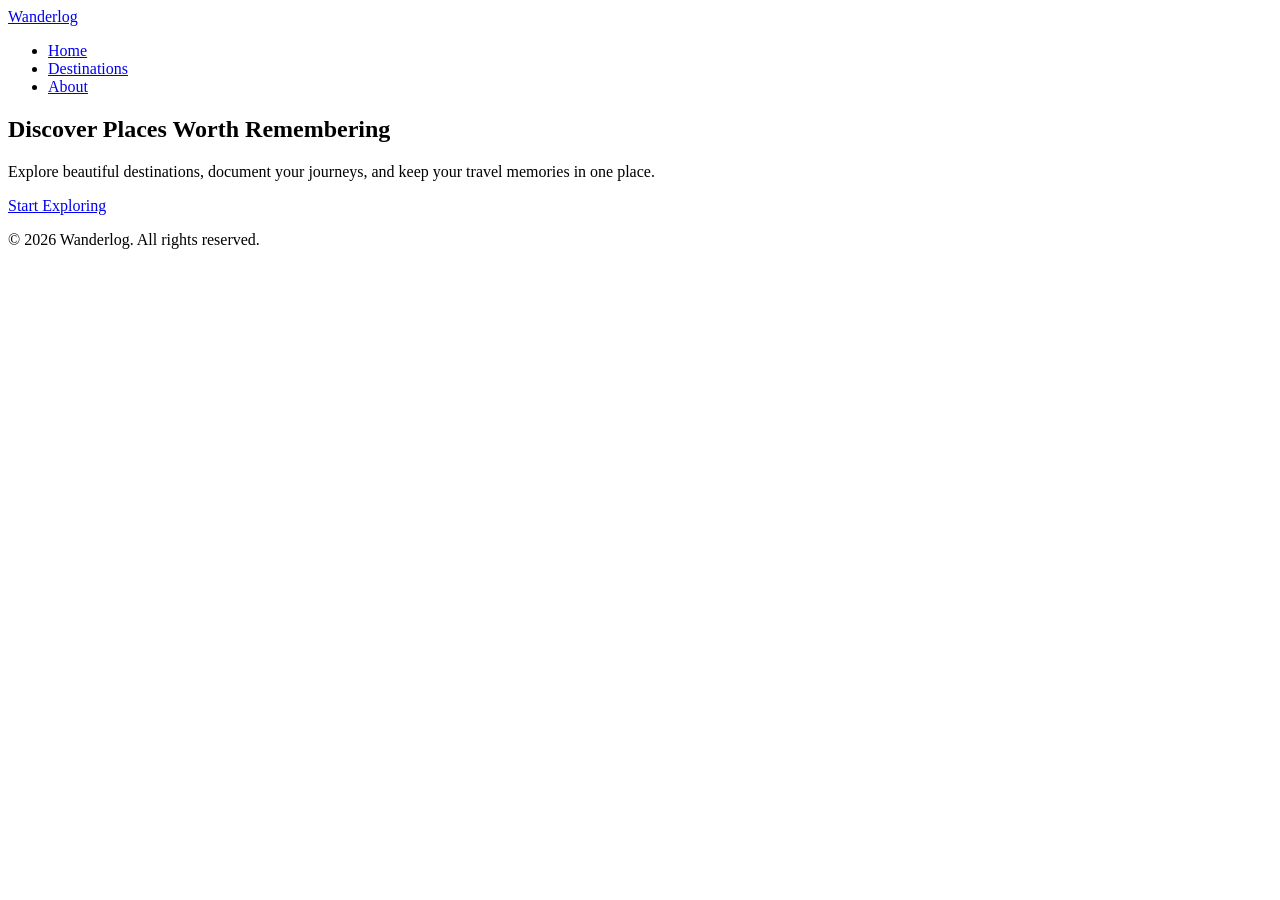
==== index.html @ fc2acc6e "Build semantic homepage structure" ====
<!DOCTYPE html>
<html lang="en">

<head>
    <meta charset="UTF-8">
    <meta name="viewport" content="width=device-width, initial-scale=1.0">
    <title>Wanderlog</title>
</head>

<body>

    <header>
        <nav>
            <a href="#" class="logo">Wanderlog</a>

            <ul>
                <li><a href="#">Home</a></li>
                <li><a href="#">Destinations</a></li>
                <li><a href="#">About</a></li>
            </ul>
        </nav>
    </header>

    <main>

        <section class="hero">
            <h1>Discover Places Worth Remembering</h1>

            <p>
                Explore beautiful destinations, document your journeys,
                and keep your travel memories in one place.
            </p>

            <a href="#" class="cta-button">Start Exploring</a>
        </section>

    </main>

    <footer>
        <p>&copy; 2026 Wanderlog. All rights reserved.</p>
    </footer>

</body>

</html>
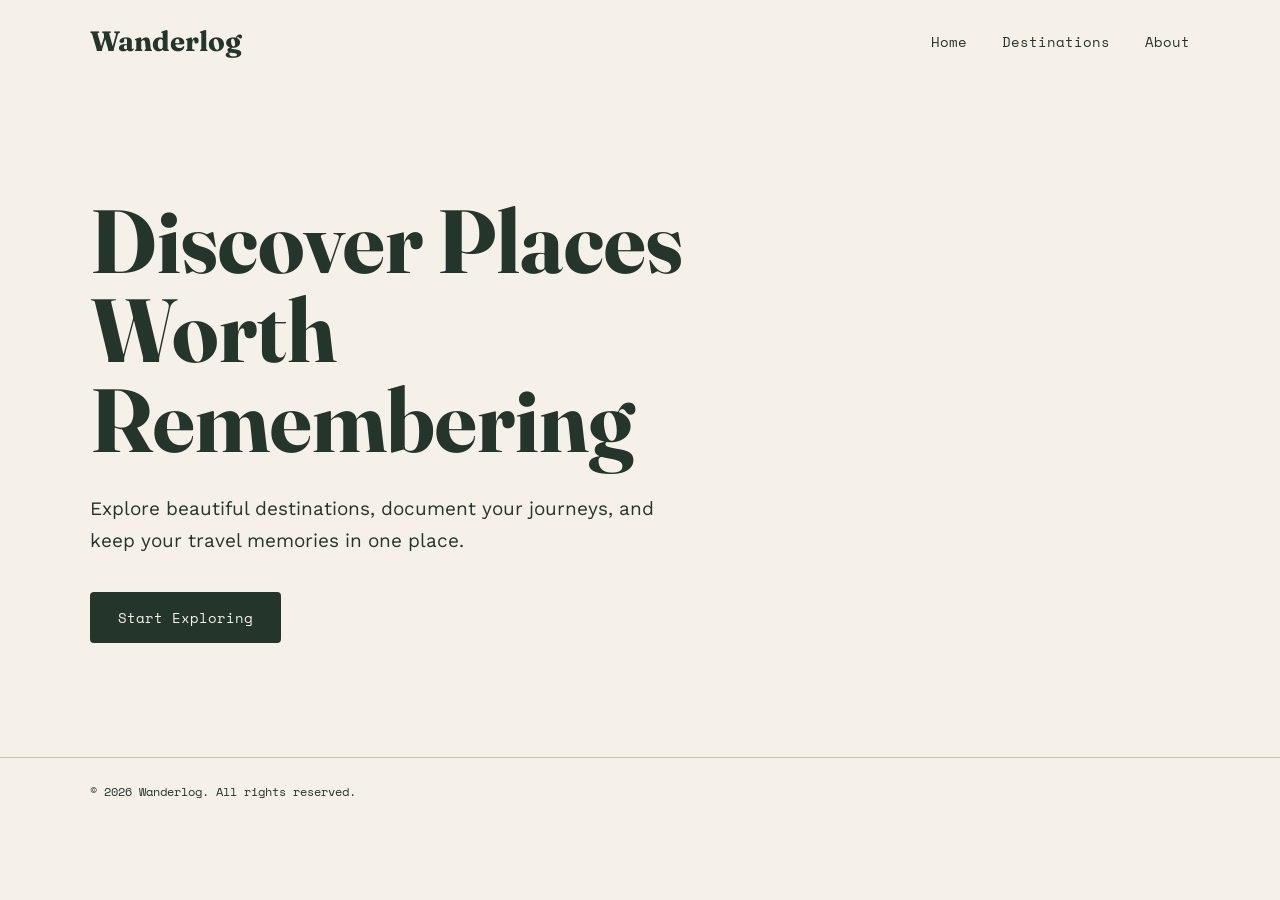
==== commit 00bd46a9: "Add responsive styling" ====
--- a/index.html
+++ b/index.html
@@ -5,6 +5,7 @@
     <meta charset="UTF-8">
     <meta name="viewport" content="width=device-width, initial-scale=1.0">
     <title>Wanderlog</title>
+    <link rel="stylesheet" href="style.css">
 </head>
 
 <body>
--- a/style.css
+++ b/style.css
@@ -0,0 +1,140 @@
+@import url('https://fonts.googleapis.com/css2?family=Fraunces:wght@600;700&family=Space+Mono:wght@400;700&family=Work+Sans:wght@400;500;600&display=swap');
+
+* {
+    margin: 0;
+    padding: 0;
+    box-sizing: border-box;
+}
+
+body {
+    font-family: 'Work Sans', sans-serif;
+    background-color: #f5f1e8;
+    color: #24352b;
+}
+
+/* Header */
+
+header {
+    padding: 24px 7%;
+}
+
+nav {
+    display: flex;
+    justify-content: space-between;
+    align-items: center;
+}
+
+.logo {
+    font-family: 'Fraunces', serif;
+    font-size: 28px;
+    font-weight: 700;
+    color: #24352b;
+    text-decoration: none;
+}
+
+nav ul {
+    display: flex;
+    gap: 35px;
+    list-style: none;
+}
+
+nav ul a {
+    color: #24352b;
+    text-decoration: none;
+    font-family: 'Space Mono', monospace;
+    font-size: 14px;
+}
+
+nav ul a:hover {
+    text-decoration: underline;
+}
+
+/* Hero */
+
+.hero {
+    min-height: 75vh;
+    padding: 80px 7%;
+    display: flex;
+    flex-direction: column;
+    justify-content: center;
+    max-width: 900px;
+}
+
+.hero h1 {
+    font-family: 'Fraunces', serif;
+    font-size: clamp(48px, 7vw, 90px);
+    line-height: 1;
+    max-width: 850px;
+    margin-bottom: 28px;
+}
+
+.hero p {
+    font-size: 19px;
+    line-height: 1.7;
+    max-width: 600px;
+    margin-bottom: 35px;
+}
+
+.cta-button {
+    display: inline-block;
+    width: fit-content;
+    padding: 15px 28px;
+    background-color: #24352b;
+    color: #f5f1e8;
+    text-decoration: none;
+    border-radius: 4px;
+    font-family: 'Space Mono', monospace;
+    font-size: 14px;
+}
+
+.cta-button:hover {
+    opacity: 0.85;
+}
+
+/* Footer */
+
+footer {
+    padding: 25px 7%;
+    border-top: 1px solid #c9c3b7;
+}
+
+footer p {
+    font-family: 'Space Mono', monospace;
+    font-size: 12px;
+}
+/* Mobile */
+
+@media (max-width: 768px) {
+
+    header {
+        padding: 20px 5%;
+    }
+
+    nav {
+        flex-direction: column;
+        align-items: flex-start;
+        gap: 20px;
+    }
+
+    nav ul {
+        gap: 20px;
+        flex-wrap: wrap;
+    }
+
+    .hero {
+        min-height: 70vh;
+        padding: 60px 5%;
+    }
+
+    .hero h1 {
+        font-size: 48px;
+    }
+
+    .hero p {
+        font-size: 16px;
+    }
+
+    footer {
+        padding: 20px 5%;
+    }
+}
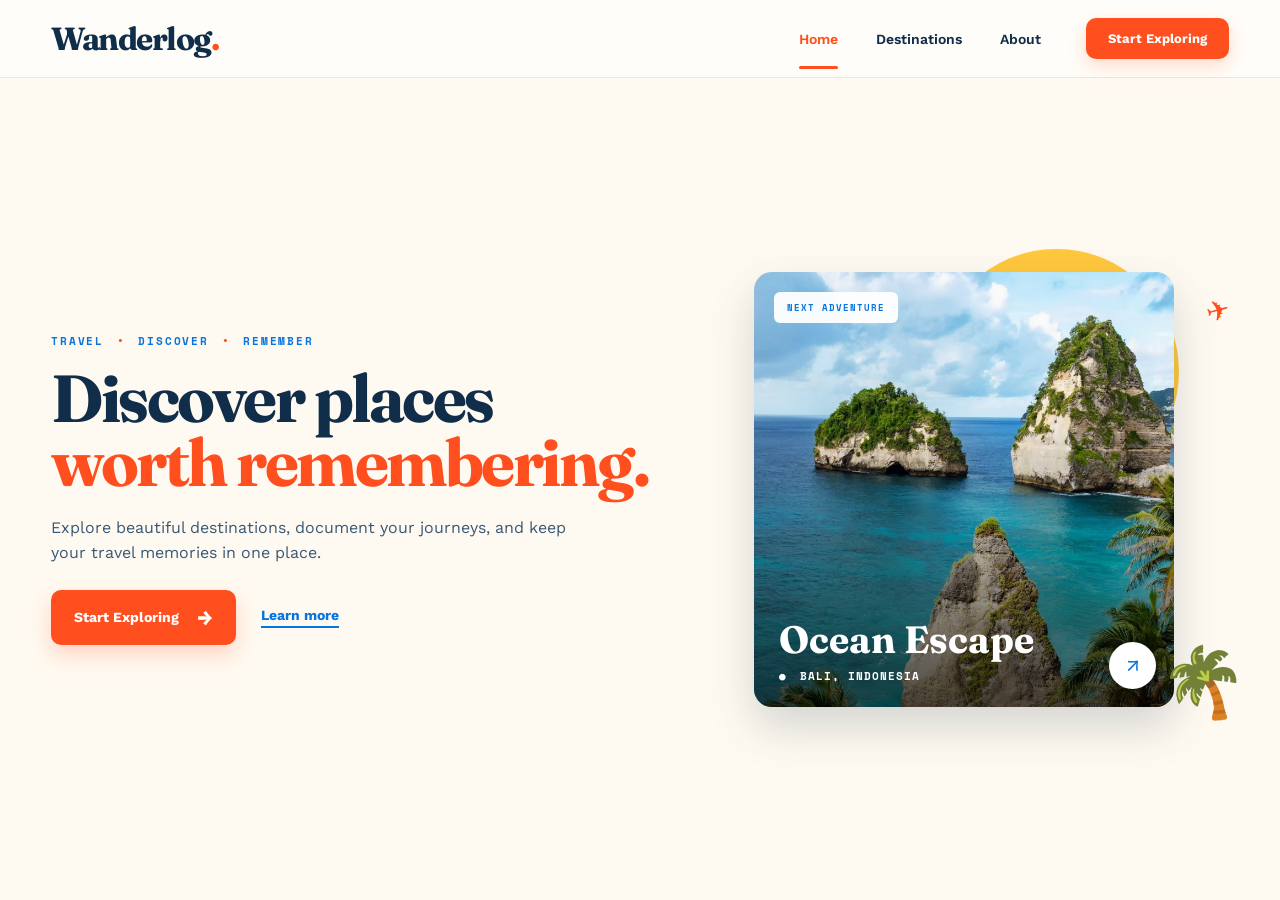
==== commit 90eab9af: "Improve Wanderlog homepage design" ====
--- a/index.html
+++ b/index.html
@@ -4,41 +4,194 @@
 <head>
     <meta charset="UTF-8">
     <meta name="viewport" content="width=device-width, initial-scale=1.0">
-    <title>Wanderlog</title>
+
+    <title>Wanderlog | Discover Places Worth Remembering</title>
+
     <link rel="stylesheet" href="style.css">
 </head>
 
 <body>
 
+    <!-- NAVBAR -->
     <header>
         <nav>
-            <a href="#" class="logo">Wanderlog</a>
 
-            <ul>
-                <li><a href="#">Home</a></li>
-                <li><a href="#">Destinations</a></li>
-                <li><a href="#">About</a></li>
-            </ul>
+            <a href="#" class="logo">
+                Wanderlog<span>.</span>
+            </a>
+
+            <div class="nav-right">
+
+                <ul class="nav-links">
+                    <li><a href="#" class="active">Home</a></li>
+                    <li><a href="#">Destinations</a></li>
+                    <li><a href="#">About</a></li>
+                </ul>
+
+                <a href="#" class="nav-button">
+                    Start Exploring
+                </a>
+
+            </div>
+
         </nav>
     </header>
 
+
+    <!-- HERO -->
     <main>
 
         <section class="hero">
-            <h1>Discover Places Worth Remembering</h1>
 
-            <p>
-                Explore beautiful destinations, document your journeys,
-                and keep your travel memories in one place.
-            </p>
+            <!-- LEFT CONTENT -->
+            <div class="hero-content">
 
-            <a href="#" class="cta-button">Start Exploring</a>
+                <div class="eyebrow">
+                    TRAVEL <span>•</span> DISCOVER <span>•</span> REMEMBER
+                </div>
+
+                <h1>
+                    Discover places
+                    <strong>worth remembering.</strong>
+                </h1>
+
+                <p>
+                    Explore beautiful destinations, document your journeys,
+                    and keep your travel memories in one place.
+                </p>
+
+                <div class="hero-buttons">
+
+                    <a href="#" class="primary-button">
+                        Start Exploring
+                        <span>→</span>
+                    </a>
+
+                    <a href="#features" class="learn-more">
+                        Learn more
+                    </a>
+
+                </div>
+
+            </div>
+
+
+            <!-- RIGHT VISUAL -->
+            <div class="hero-visual">
+
+                <div class="sun"></div>
+
+                <div class="airplane">✈</div>
+
+                <div class="destination-card">
+
+                    <img
+                        src="assets/travel.png"
+                        alt="Beautiful travel destination"
+                    >
+
+                    <div class="card-gradient"></div>
+
+                    <div class="destination-label">
+                        NEXT ADVENTURE
+                    </div>
+
+                    <div class="destination-info">
+
+                        <h2>Ocean Escape</h2>
+
+                        <p>
+                            <span>●</span> Bali, Indonesia
+                        </p>
+
+                    </div>
+
+                    <div class="card-arrow">
+                        ↗
+                    </div>
+
+                </div>
+
+                <div class="palm">
+                    🌴
+                </div>
+
+            </div>
+
+        </section>
+
+
+        <!-- FEATURES -->
+        <section class="features" id="features">
+
+            <div class="feature">
+
+                <div class="feature-icon discover-icon">
+                    ◈
+                </div>
+
+                <div class="feature-text">
+                    <h3>Discover</h3>
+
+                    <p>
+                        Find beautiful destinations and places
+                        worth adding to your journey.
+                    </p>
+                </div>
+
+            </div>
+
+
+            <div class="feature">
+
+                <div class="feature-icon document-icon">
+                    ●
+                </div>
+
+                <div class="feature-text">
+                    <h3>Document</h3>
+
+                    <p>
+                        Keep your trips organized and capture
+                        the details that make them special.
+                    </p>
+                </div>
+
+            </div>
+
+
+            <div class="feature">
+
+                <div class="feature-icon remember-icon">
+                    ♡
+                </div>
+
+                <div class="feature-text">
+                    <h3>Remember</h3>
+
+                    <p>
+                        Build a personal collection of journeys
+                        you can come back to anytime.
+                    </p>
+                </div>
+
+            </div>
+
         </section>
 
     </main>
 
+
     <footer>
-        <p>&copy; 2026 Wanderlog. All rights reserved.</p>
+
+        <div class="footer-logo">
+            Wanderlog<span>.</span>
+        </div>
+
+        <p>
+            © 2026 Wanderlog. All rights reserved.
+        </p>
+
     </footer>
 
 </body>
--- a/style.css
+++ b/style.css
@@ -1,4 +1,9 @@
-@import url('https://fonts.googleapis.com/css2?family=Fraunces:wght@600;700&family=Space+Mono:wght@400;700&family=Work+Sans:wght@400;500;600&display=swap');
+@import url('https://fonts.googleapis.com/css2?family=Fraunces:wght@600;700&family=Space+Mono:wght@400;700&family=Work+Sans:wght@400;500;600;700&display=swap');
+
+
+/* =========================
+   RESET
+========================= */
 
 * {
     margin: 0;
@@ -6,135 +11,750 @@
     box-sizing: border-box;
 }
 
+html {
+    scroll-behavior: smooth;
+}
+
 body {
     font-family: 'Work Sans', sans-serif;
-    background-color: #f5f1e8;
-    color: #24352b;
-}
-
-/* Header */
+    background: #fffaf1;
+    color: #102d4a;
+    overflow-x: hidden;
+}
+
+
+/* =========================
+   NAVBAR
+========================= */
 
 header {
-    padding: 24px 7%;
+    height: 78px;
+    padding: 18px 4%;
+    background: #fffdf9;
+    border-bottom: 1px solid #eee7dc;
 }
 
 nav {
+    height: 100%;
     display: flex;
+    align-items: center;
     justify-content: space-between;
-    align-items: center;
 }
 
 .logo {
     font-family: 'Fraunces', serif;
+    font-size: 32px;
+    font-weight: 700;
+    color: #102d4a;
+    text-decoration: none;
+    letter-spacing: -1.5px;
+}
+
+.logo span,
+.footer-logo span {
+    color: #ff4f1f;
+}
+
+.nav-right {
+    display: flex;
+    align-items: center;
+    gap: 45px;
+}
+
+.nav-links {
+    display: flex;
+    align-items: center;
+    gap: 38px;
+    list-style: none;
+}
+
+.nav-links a {
+    position: relative;
+    text-decoration: none;
+    color: #102d4a;
+    font-size: 14px;
+    font-weight: 600;
+    transition: color 0.3s ease;
+}
+
+.nav-links a:hover {
+    color: #ff4f1f;
+}
+
+.nav-links a.active {
+    color: #ff4f1f;
+}
+
+.nav-links a.active::after {
+    content: '';
+
+    position: absolute;
+    left: 0;
+    right: 0;
+    bottom: -22px;
+
+    height: 3px;
+    background: #ff4f1f;
+    border-radius: 5px;
+}
+
+
+/* NAV BUTTON */
+
+.nav-button {
+    padding: 13px 22px;
+
+    background: #ff4f1f;
+    color: #ffffff;
+
+    text-decoration: none;
+
+    border-radius: 10px;
+
+    font-size: 13px;
+    font-weight: 700;
+
+    box-shadow: 0 7px 18px rgba(255, 79, 31, 0.2);
+
+    transition: all 0.3s ease;
+}
+
+.nav-button:hover {
+    transform: translateY(-2px);
+    box-shadow: 0 10px 22px rgba(255, 79, 31, 0.28);
+}
+
+
+/* =========================
+   HERO
+========================= */
+
+.hero {
+    width: 100%;
+    max-width: 1450px;
+
+    height: calc(100vh - 78px);
+
+    margin: 0 auto;
+
+    padding: 25px 4%;
+
+    display: grid;
+    grid-template-columns: 1fr 0.85fr;
+
+    align-items: center;
+
+    gap: 25px;
+}
+
+
+/* =========================
+   HERO CONTENT
+========================= */
+
+.hero-content {
+    position: relative;
+    z-index: 5;
+}
+
+.eyebrow {
+    margin-bottom: 18px;
+
+    font-family: 'Space Mono', monospace;
+
+    font-size: 11px;
+    font-weight: 700;
+
+    letter-spacing: 1.8px;
+
+    color: #0875df;
+}
+
+.eyebrow span {
+    color: #ff4f1f;
+    margin: 0 4px;
+}
+
+.hero h1 {
+    max-width: 650px;
+
+    font-family: 'Fraunces', serif;
+
+    font-size: clamp(52px, 5.2vw, 76px);
+
+    line-height: 0.96;
+
+    letter-spacing: -2.5px;
+
+    color: #102d4a;
+}
+
+.hero h1 strong {
+    display: block;
+    color: #ff4f1f;
+    font-weight: 700;
+}
+
+.hero-content > p {
+    max-width: 540px;
+
+    margin-top: 20px;
+
+    font-size: 16px;
+
+    line-height: 1.6;
+
+    color: #385875;
+}
+
+
+/* =========================
+   HERO BUTTONS
+========================= */
+
+.hero-buttons {
+    display: flex;
+    align-items: center;
+
+    gap: 25px;
+
+    margin-top: 24px;
+}
+
+.primary-button {
+    display: inline-flex;
+
+    align-items: center;
+    justify-content: center;
+
+    gap: 18px;
+
+    padding: 15px 23px;
+
+    background: #ff4f1f;
+    color: #ffffff;
+
+    border-radius: 10px;
+
+    text-decoration: none;
+
+    font-size: 14px;
+    font-weight: 700;
+
+    box-shadow: 0 9px 22px rgba(255, 79, 31, 0.23);
+
+    transition: all 0.3s ease;
+}
+
+.primary-button span {
+    font-size: 21px;
+    transition: transform 0.3s ease;
+}
+
+.primary-button:hover {
+    transform: translateY(-3px);
+}
+
+.primary-button:hover span {
+    transform: translateX(4px);
+}
+
+.learn-more {
+    color: #0875df;
+
+    font-size: 14px;
+    font-weight: 700;
+
+    text-decoration: none;
+
+    border-bottom: 2px solid #0875df;
+
+    padding-bottom: 3px;
+}
+
+.learn-more:hover {
+    color: #ff4f1f;
+    border-color: #ff4f1f;
+}
+
+
+/* =========================
+   HERO VISUAL
+========================= */
+
+.hero-visual {
+    position: relative;
+
+    height: 100%;
+    max-height: 480px;
+
+    display: flex;
+    align-items: center;
+    justify-content: center;
+}
+
+
+/* YELLOW SUN */
+
+.sun {
+    position: absolute;
+
+    width: 245px;
+    height: 245px;
+
+    background: #ffc83d;
+
+    border-radius: 50%;
+
+    top: 0;
+    right: 50px;
+
+    z-index: 0;
+}
+
+
+/* DESTINATION CARD */
+
+.destination-card {
+    position: relative;
+
+    width: min(100%, 420px);
+    height: 435px;
+
+    border-radius: 18px;
+
+    overflow: hidden;
+
+    z-index: 3;
+
+    box-shadow: 0 20px 45px rgba(16, 45, 74, 0.18);
+
+    transition: transform 0.4s ease;
+}
+
+.destination-card:hover {
+    transform: translateY(-5px);
+}
+
+.destination-card img {
+    width: 100%;
+    height: 100%;
+
+    object-fit: cover;
+
+    display: block;
+}
+
+
+/* IMAGE OVERLAY */
+
+.card-gradient {
+    position: absolute;
+    inset: 0;
+
+    background: linear-gradient(
+        to bottom,
+        rgba(0, 0, 0, 0.02) 35%,
+        rgba(0, 0, 0, 0.68) 100%
+    );
+
+    z-index: 1;
+}
+
+
+/* LABEL */
+
+.destination-label {
+    position: absolute;
+
+    top: 20px;
+    left: 20px;
+
+    z-index: 5;
+
+    padding: 9px 13px;
+
+    background: rgba(255, 255, 255, 0.95);
+
+    border-radius: 6px;
+
+    color: #0875df;
+
+    font-family: 'Space Mono', monospace;
+
+    font-size: 9px;
+    font-weight: 700;
+
+    letter-spacing: 1px;
+}
+
+
+/* CARD INFO */
+
+.destination-info {
+    position: absolute;
+
+    left: 25px;
+    bottom: 23px;
+
+    z-index: 5;
+
+    color: #ffffff;
+}
+
+.destination-info h2 {
+    font-family: 'Fraunces', serif;
+
+    font-size: 38px;
+
+    line-height: 1;
+
+    margin-bottom: 9px;
+}
+
+.destination-info p {
+    font-family: 'Space Mono', monospace;
+
+    font-size: 11px;
+
+    font-weight: 700;
+
+    text-transform: uppercase;
+
+    letter-spacing: 1px;
+}
+
+.destination-info p span {
+    margin-right: 5px;
+}
+
+
+/* CARD ARROW */
+
+.card-arrow {
+    position: absolute;
+
+    right: 18px;
+    bottom: 18px;
+
+    width: 47px;
+    height: 47px;
+
+    display: flex;
+    align-items: center;
+    justify-content: center;
+
+    background: #ffffff;
+
+    border-radius: 50%;
+
+    color: #0875df;
+
+    font-size: 21px;
+
+    z-index: 5;
+}
+
+
+/* =========================
+   DECORATIONS
+========================= */
+
+.airplane {
+    position: absolute;
+
+    top: 45px;
+    right: 0;
+
+    z-index: 4;
+
+    color: #ff4f1f;
+
     font-size: 28px;
-    font-weight: 700;
-    color: #24352b;
-    text-decoration: none;
-}
-
-nav ul {
-    display: flex;
-    gap: 35px;
-    list-style: none;
-}
-
-nav ul a {
-    color: #24352b;
-    text-decoration: none;
-    font-family: 'Space Mono', monospace;
-    font-size: 14px;
-}
-
-nav ul a:hover {
-    text-decoration: underline;
-}
-
-/* Hero */
-
-.hero {
-    min-height: 75vh;
-    padding: 80px 7%;
-    display: flex;
-    flex-direction: column;
-    justify-content: center;
-    max-width: 900px;
-}
-
-.hero h1 {
-    font-family: 'Fraunces', serif;
-    font-size: clamp(48px, 7vw, 90px);
-    line-height: 1;
-    max-width: 850px;
-    margin-bottom: 28px;
-}
-
-.hero p {
-    font-size: 19px;
-    line-height: 1.7;
-    max-width: 600px;
-    margin-bottom: 35px;
-}
-
-.cta-button {
-    display: inline-block;
-    width: fit-content;
-    padding: 15px 28px;
-    background-color: #24352b;
-    color: #f5f1e8;
-    text-decoration: none;
-    border-radius: 4px;
-    font-family: 'Space Mono', monospace;
-    font-size: 14px;
-}
-
-.cta-button:hover {
-    opacity: 0.85;
-}
-
-/* Footer */
+
+    transform: rotate(-15deg);
+}
+
+.palm {
+    position: absolute;
+
+    right: -18px;
+    bottom: 5px;
+
+    z-index: 5;
+
+    font-size: 70px;
+
+    transform: rotate(-8deg);
+}
+
+
+/* =========================
+   FEATURES
+========================= */
+
+.features {
+    display: none;
+}
+
+
+/* =========================
+   FOOTER
+========================= */
 
 footer {
-    padding: 25px 7%;
-    border-top: 1px solid #c9c3b7;
-}
-
-footer p {
-    font-family: 'Space Mono', monospace;
-    font-size: 12px;
-}
-/* Mobile */
-
-@media (max-width: 768px) {
+    display: none;
+}
+
+
+/* =========================
+   LAPTOP HEIGHT FIX
+========================= */
+
+@media (min-width: 801px) and (max-height: 750px) {
+
+    .hero {
+        padding-top: 15px;
+        padding-bottom: 15px;
+    }
+
+    .hero h1 {
+        font-size: 58px;
+    }
+
+    .hero-content > p {
+        margin-top: 15px;
+    }
+
+    .hero-buttons {
+        margin-top: 18px;
+    }
+
+    .hero-visual {
+        max-height: 420px;
+    }
+
+    .destination-card {
+        height: 380px;
+    }
+
+    .sun {
+        width: 210px;
+        height: 210px;
+    }
+
+    .destination-info h2 {
+        font-size: 34px;
+    }
+}
+
+
+/* =========================
+   TABLET
+========================= */
+
+@media (max-width: 1000px) and (min-width: 801px) {
+
+    .nav-right {
+        gap: 25px;
+    }
+
+    .nav-links {
+        gap: 20px;
+    }
+
+    .hero {
+        grid-template-columns: 1fr 0.8fr;
+        padding-left: 5%;
+        padding-right: 5%;
+    }
+
+    .hero h1 {
+        font-size: 55px;
+    }
+
+    .destination-card {
+        width: 360px;
+        height: 390px;
+    }
+}
+
+
+/* =========================
+   MOBILE
+========================= */
+
+@media (max-width: 800px) {
+
+    body {
+        overflow-x: hidden;
+    }
 
     header {
-        padding: 20px 5%;
+        height: auto;
+        padding: 18px 6%;
     }
 
     nav {
+        height: auto;
+
         flex-direction: column;
         align-items: flex-start;
+
         gap: 20px;
     }
 
-    nav ul {
-        gap: 20px;
-        flex-wrap: wrap;
+    .logo {
+        font-size: 29px;
+    }
+
+    .nav-right {
+        width: 100%;
+
+        justify-content: space-between;
+
+        gap: 15px;
+    }
+
+    .nav-links {
+        gap: 17px;
+    }
+
+    .nav-links a {
+        font-size: 11px;
+    }
+
+    .nav-links a.active::after {
+        bottom: -10px;
+    }
+
+    .nav-button {
+        padding: 10px 13px;
+        font-size: 10px;
     }
 
     .hero {
-        min-height: 70vh;
-        padding: 60px 5%;
+        height: auto;
+        min-height: 0;
+
+        grid-template-columns: 1fr;
+
+        padding: 45px 6% 55px;
+
+        gap: 40px;
+    }
+
+    .eyebrow {
+        font-size: 9px;
     }
 
     .hero h1 {
-        font-size: 48px;
-    }
-
-    .hero p {
-        font-size: 16px;
-    }
-
-    footer {
-        padding: 20px 5%;
+        font-size: 52px;
+        letter-spacing: -1.5px;
+    }
+
+    .hero-content > p {
+        font-size: 15px;
+    }
+
+    .hero-visual {
+        height: 430px;
+        max-height: none;
+    }
+
+    .destination-card {
+        width: min(100%, 400px);
+        height: 410px;
+    }
+
+    .sun {
+        width: 220px;
+        height: 220px;
+    }
+
+    .palm {
+        font-size: 60px;
+    }
+}
+
+
+/* =========================
+   SMALL PHONES
+========================= */
+
+@media (max-width: 480px) {
+
+    .nav-right {
+        align-items: center;
+    }
+
+    .nav-links {
+        gap: 12px;
+    }
+
+    .nav-links a {
+        font-size: 9px;
+    }
+
+    .nav-button {
+        font-size: 9px;
+        padding: 9px 11px;
+    }
+
+    .hero {
+        padding-top: 35px;
+    }
+
+    .hero h1 {
+        font-size: 44px;
+    }
+
+    .hero-content > p {
+        font-size: 14px;
+    }
+
+    .hero-buttons {
+        gap: 18px;
+    }
+
+    .primary-button {
+        padding: 13px 17px;
+        font-size: 11px;
+    }
+
+    .learn-more {
+        font-size: 11px;
+    }
+
+    .hero-visual {
+        height: 380px;
+    }
+
+    .destination-card {
+        height: 365px;
+    }
+
+    .sun {
+        width: 180px;
+        height: 180px;
+    }
+
+    .destination-info h2 {
+        font-size: 31px;
+    }
+
+    .destination-info p {
+        font-size: 9px;
+    }
+
+    .card-arrow {
+        width: 42px;
+        height: 42px;
+        right: 14px;
+        bottom: 14px;
+    }
+
+    .palm {
+        font-size: 52px;
     }
 }
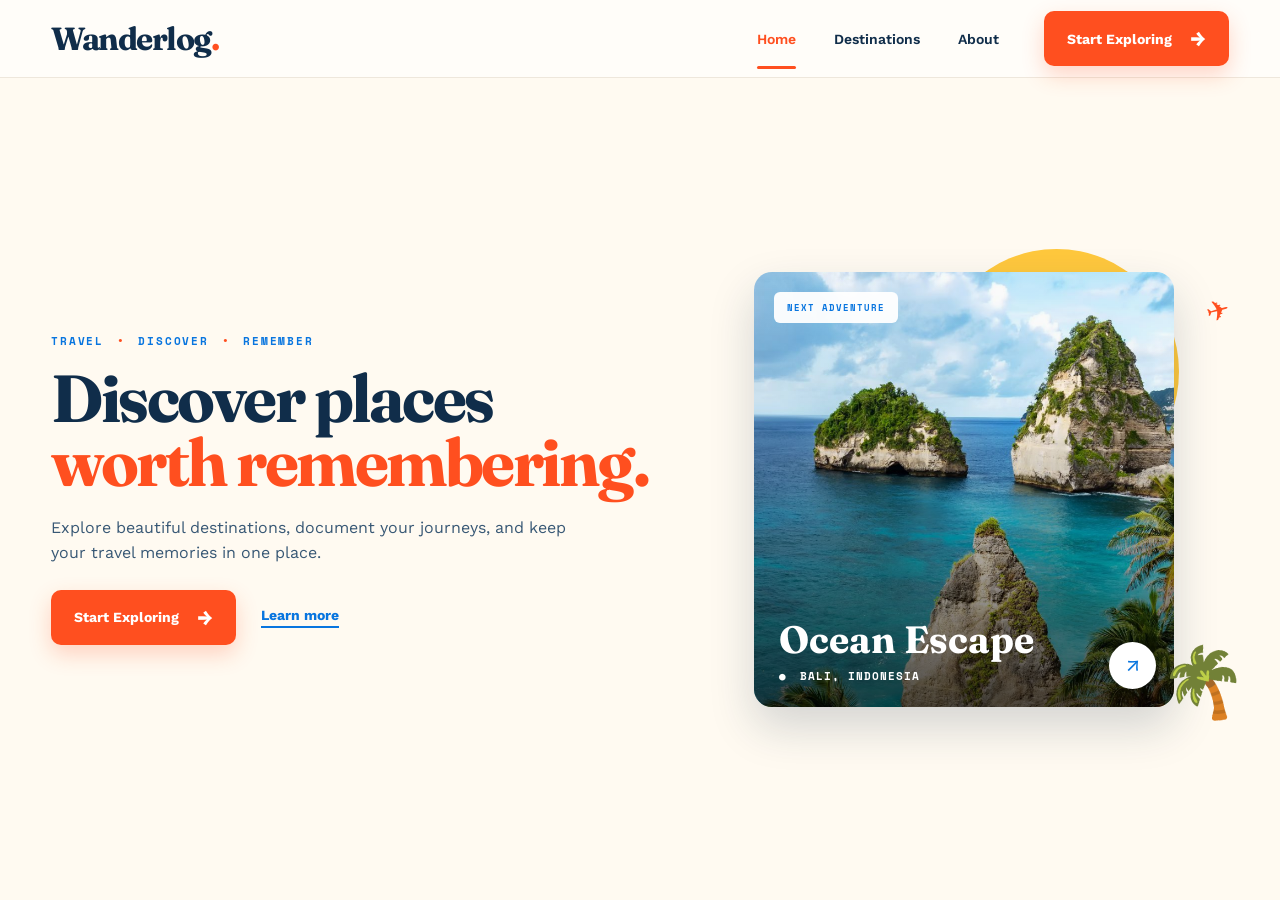
==== commit a6bc3909: "Add trip creation and localStorage persistence" ====
--- a/index.html
+++ b/index.html
@@ -24,12 +24,13 @@
 
                 <ul class="nav-links">
                     <li><a href="#" class="active">Home</a></li>
-                    <li><a href="#">Destinations</a></li>
+                    <li><a href="destinations.html">Destinations</a></li>
                     <li><a href="#">About</a></li>
                 </ul>
 
-                <a href="#" class="nav-button">
+                <a href="destinations.html" class="primary-button">
                     Start Exploring
+                    <span>→</span>
                 </a>
 
             </div>
--- a/style.css
+++ b/style.css
@@ -757,4 +757,513 @@
     .palm {
         font-size: 52px;
     }
+}
+
+/* =====================================================
+   DESTINATIONS PAGE
+===================================================== */
+
+.destinations-page {
+    max-width: 1450px;
+    margin: 0 auto;
+    padding: 55px 5% 80px;
+}
+
+
+/* =========================
+   PAGE HEADER
+========================= */
+
+.destinations-header {
+    display: flex;
+    justify-content: space-between;
+    align-items: flex-end;
+    gap: 40px;
+    margin-bottom: 55px;
+}
+
+.destinations-header h1 {
+    max-width: 700px;
+    margin-top: 12px;
+
+    font-family: 'Fraunces', serif;
+    font-size: clamp(52px, 6vw, 82px);
+    line-height: 0.95;
+    letter-spacing: -2.5px;
+
+    color: #102d4a;
+}
+
+.destinations-header h1 strong {
+    display: block;
+    color: #ff4f1f;
+}
+
+.destinations-header p {
+    max-width: 600px;
+    margin-top: 22px;
+
+    color: #527087;
+    font-size: 16px;
+    line-height: 1.7;
+}
+
+.trip-count {
+    min-width: 145px;
+    padding: 20px;
+
+    background: #ffc83d;
+    border-radius: 14px;
+
+    text-align: center;
+}
+
+.trip-count span {
+    display: block;
+
+    font-family: 'Fraunces', serif;
+    font-size: 42px;
+    line-height: 1;
+
+    color: #102d4a;
+}
+
+.trip-count small {
+    display: block;
+    margin-top: 8px;
+
+    font-family: 'Space Mono', monospace;
+    font-size: 9px;
+    font-weight: 700;
+    letter-spacing: 1px;
+
+    color: #102d4a;
+}
+
+
+/* =========================
+   ADD TRIP SECTION
+========================= */
+
+.add-trip-section {
+    padding: 38px;
+
+    background: #fff3d8;
+
+    border: 1px solid #eadcc7;
+    border-radius: 18px;
+
+    margin-bottom: 70px;
+}
+
+.form-heading {
+    margin-bottom: 30px;
+}
+
+.section-number {
+    display: block;
+
+    margin-bottom: 8px;
+
+    font-family: 'Space Mono', monospace;
+    font-size: 10px;
+    font-weight: 700;
+    letter-spacing: 1.5px;
+
+    color: #0875df;
+}
+
+.form-heading h2,
+.saved-trips-section h2 {
+    font-family: 'Fraunces', serif;
+    font-size: 38px;
+    line-height: 1;
+
+    color: #102d4a;
+}
+
+.form-heading p {
+    margin-top: 8px;
+
+    color: #60798a;
+    font-size: 14px;
+}
+
+
+/* =========================
+   FORM
+========================= */
+
+.trip-form {
+    display: grid;
+
+    grid-template-columns: repeat(2, 1fr);
+
+    gap: 22px;
+}
+
+.form-group {
+    display: flex;
+    flex-direction: column;
+    gap: 8px;
+}
+
+.form-group-full {
+    grid-column: 1 / -1;
+}
+
+.form-group label {
+    font-size: 12px;
+    font-weight: 700;
+
+    color: #102d4a;
+}
+
+.form-group input,
+.form-group textarea {
+    width: 100%;
+
+    padding: 14px 16px;
+
+    border: 1px solid #dbcdb7;
+    border-radius: 9px;
+
+    background: #fffdf9;
+
+    color: #102d4a;
+
+    font-family: 'Work Sans', sans-serif;
+    font-size: 14px;
+
+    outline: none;
+
+    transition:
+        border-color 0.25s ease,
+        box-shadow 0.25s ease;
+}
+
+.form-group textarea {
+    resize: vertical;
+    min-height: 105px;
+}
+
+.form-group input:focus,
+.form-group textarea:focus {
+    border-color: #0875df;
+
+    box-shadow: 0 0 0 3px rgba(8, 117, 223, 0.1);
+}
+
+.form-group input::placeholder,
+.form-group textarea::placeholder {
+    color: #9aa8b0;
+}
+
+
+/* =========================
+   FORM BUTTONS
+========================= */
+
+.form-actions {
+    grid-column: 1 / -1;
+
+    display: flex;
+    align-items: center;
+    gap: 18px;
+
+    margin-top: 5px;
+}
+
+.save-trip-button {
+    border: none;
+
+    padding: 14px 22px;
+
+    background: #ff4f1f;
+    color: #ffffff;
+
+    border-radius: 9px;
+
+    font-family: 'Work Sans', sans-serif;
+    font-size: 13px;
+    font-weight: 700;
+
+    cursor: pointer;
+
+    box-shadow: 0 8px 18px rgba(255, 79, 31, 0.2);
+
+    transition: all 0.25s ease;
+}
+
+.save-trip-button span {
+    margin-left: 12px;
+    font-size: 17px;
+}
+
+.save-trip-button:hover {
+    transform: translateY(-2px);
+    box-shadow: 0 11px 22px rgba(255, 79, 31, 0.28);
+}
+
+.clear-button {
+    border: none;
+    background: transparent;
+
+    color: #60798a;
+
+    font-family: 'Work Sans', sans-serif;
+    font-size: 13px;
+    font-weight: 600;
+
+    cursor: pointer;
+}
+
+.clear-button:hover {
+    color: #ff4f1f;
+}
+
+
+/* =========================
+   SAVED TRIPS
+========================= */
+
+.saved-trips-section {
+    margin-bottom: 40px;
+}
+
+.section-top {
+    display: flex;
+    align-items: flex-end;
+    justify-content: space-between;
+
+    margin-bottom: 28px;
+}
+
+.section-top h2 {
+    margin-top: 5px;
+}
+
+.trip-status {
+    padding: 8px 12px;
+
+    border-radius: 6px;
+
+    background: #dff5f0;
+
+    color: #087c70;
+
+    font-family: 'Space Mono', monospace;
+    font-size: 9px;
+    font-weight: 700;
+    letter-spacing: 1px;
+}
+
+
+/* =========================
+   DESTINATION GRID
+========================= */
+
+.destinations-grid {
+    display: grid;
+
+    grid-template-columns: repeat(3, 1fr);
+
+    gap: 22px;
+}
+
+
+/* =========================
+   EMPTY STATE
+========================= */
+
+.empty-state {
+    padding: 65px 25px;
+
+    border: 1px dashed #d9cbb6;
+    border-radius: 15px;
+
+    text-align: center;
+
+    background: #fffdf9;
+}
+
+.empty-icon {
+    width: 55px;
+    height: 55px;
+
+    display: flex;
+    align-items: center;
+    justify-content: center;
+
+    margin: 0 auto 18px;
+
+    border-radius: 50%;
+
+    background: #ffc83d;
+
+    color: #102d4a;
+
+    font-size: 22px;
+}
+
+.empty-state h3 {
+    font-family: 'Fraunces', serif;
+    font-size: 28px;
+
+    color: #102d4a;
+}
+
+.empty-state p {
+    max-width: 450px;
+
+    margin: 10px auto 0;
+
+    color: #718696;
+    font-size: 14px;
+    line-height: 1.6;
+}
+
+
+/* =====================================================
+   RESPONSIVE DESTINATIONS PAGE
+===================================================== */
+
+@media (max-width: 900px) {
+
+    .destinations-page {
+        padding: 45px 6% 60px;
+    }
+
+    .destinations-header {
+        align-items: flex-start;
+        flex-direction: column;
+    }
+
+    .trip-count {
+        align-self: flex-start;
+    }
+
+    .destinations-grid {
+        grid-template-columns: repeat(2, 1fr);
+    }
+}
+
+
+@media (max-width: 650px) {
+
+    .destinations-page {
+        padding: 35px 6% 50px;
+    }
+
+    .destinations-header {
+        margin-bottom: 40px;
+    }
+
+    .destinations-header h1 {
+        font-size: 50px;
+    }
+
+    .add-trip-section {
+        padding: 25px 20px;
+    }
+
+    .trip-form {
+        grid-template-columns: 1fr;
+    }
+
+    .form-group-full {
+        grid-column: auto;
+    }
+
+    .form-actions {
+        grid-column: auto;
+    }
+
+    .destinations-grid {
+        grid-template-columns: 1fr;
+    }
+
+    .section-top {
+        align-items: flex-start;
+        flex-direction: column;
+        gap: 15px;
+    }
+}
+
+/* ==========================================
+   DESTINATION CARDS
+========================================== */
+
+.destination-card-item {
+    overflow: hidden;
+
+    background: #ffffff;
+
+    border: 1px solid #eadcc7;
+    border-radius: 16px;
+
+    box-shadow: 0 8px 25px rgba(16, 45, 74, 0.06);
+
+    transition:
+        transform 0.25s ease,
+        box-shadow 0.25s ease;
+}
+
+.destination-card-item:hover {
+    transform: translateY(-5px);
+
+    box-shadow: 0 15px 35px rgba(16, 45, 74, 0.11);
+}
+
+.destination-card-item > img {
+    width: 100%;
+    height: 190px;
+
+    display: block;
+
+    object-fit: cover;
+}
+
+.destination-card-content {
+    padding: 22px;
+}
+
+.card-date {
+    font-family: 'Space Mono', monospace;
+
+    font-size: 9px;
+    font-weight: 700;
+
+    letter-spacing: 1px;
+    text-transform: uppercase;
+
+    color: #0875df;
+}
+
+.destination-card-content h3 {
+    margin: 8px 0 7px;
+
+    font-family: 'Fraunces', serif;
+    font-size: 27px;
+    line-height: 1.1;
+
+    color: #102d4a;
+}
+
+.card-destination {
+    margin: 0;
+
+    color: #ff4f1f;
+
+    font-size: 13px;
+    font-weight: 600;
+}
+
+.card-notes {
+    margin-top: 14px;
+
+    color: #718696;
+
+    font-size: 13px;
+    line-height: 1.6;
 }
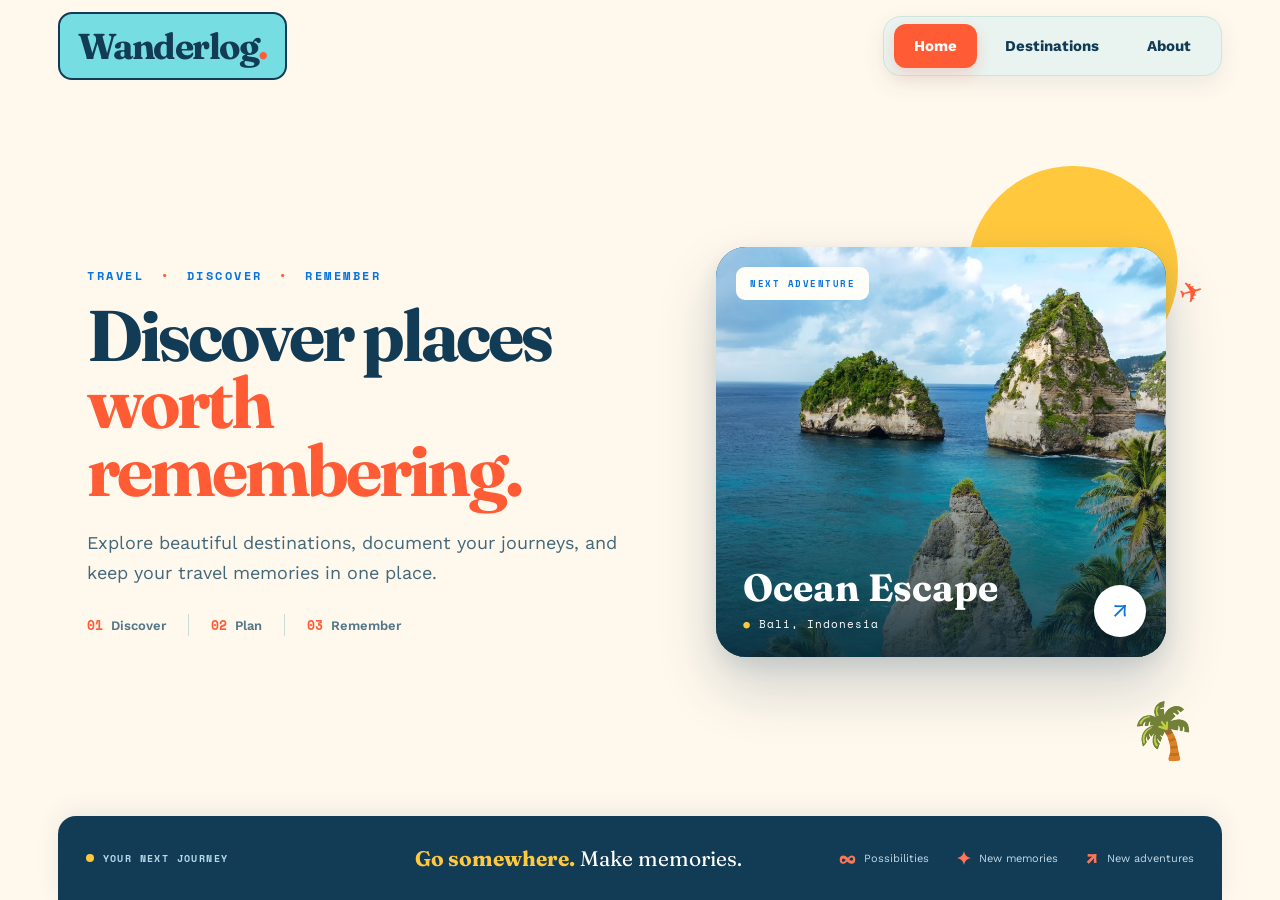
==== commit 5538ea42: "Complete Week 2 trip CRUD functionality" ====
--- a/index.html
+++ b/index.html
@@ -12,77 +12,123 @@
 
 <body>
 
-    <!-- NAVBAR -->
-    <header>
+    <!-- =========================
+         NAVIGATION
+    ========================== -->
+
+    <header class="site-header">
+
         <nav>
 
-            <a href="#" class="logo">
+            <a href="index.html" class="logo">
                 Wanderlog<span>.</span>
             </a>
 
-            <div class="nav-right">
+            <div class="nav-pill">
 
                 <ul class="nav-links">
-                    <li><a href="#" class="active">Home</a></li>
-                    <li><a href="destinations.html">Destinations</a></li>
-                    <li><a href="#">About</a></li>
+
+                    <li>
+                        <a href="index.html" class="active">
+                            Home
+                        </a>
+                    </li>
+
+                    <li>
+                        <a href="destinations.html">
+                            Destinations
+                        </a>
+                    </li>
+
+                    <li>
+                        <a href="#about">
+                            About
+                        </a>
+                    </li>
+
                 </ul>
 
-                <a href="destinations.html" class="primary-button">
-                    Start Exploring
-                    <span>→</span>
-                </a>
-
             </div>
 
         </nav>
+
     </header>
 
 
-    <!-- HERO -->
+    <!-- =========================
+         MAIN HERO
+    ========================== -->
+
     <main>
 
         <section class="hero">
 
-            <!-- LEFT CONTENT -->
+            <!-- LEFT SIDE -->
+
             <div class="hero-content">
 
                 <div class="eyebrow">
-                    TRAVEL <span>•</span> DISCOVER <span>•</span> REMEMBER
-                </div>
+                    TRAVEL
+                    <span>•</span>
+                    DISCOVER
+                    <span>•</span>
+                    REMEMBER
+                </div>
+
 
                 <h1>
                     Discover places
                     <strong>worth remembering.</strong>
                 </h1>
 
-                <p>
+
+                <p class="hero-description">
                     Explore beautiful destinations, document your journeys,
                     and keep your travel memories in one place.
                 </p>
 
-                <div class="hero-buttons">
-
-                    <a href="#" class="primary-button">
-                        Start Exploring
-                        <span>→</span>
-                    </a>
-
-                    <a href="#features" class="learn-more">
-                        Learn more
-                    </a>
-
-                </div>
-
-            </div>
-
-
-            <!-- RIGHT VISUAL -->
+
+                <!-- Small useful information row -->
+
+                <div class="hero-meta">
+
+                    <div class="meta-item">
+                        <strong>01</strong>
+                        <span>Discover</span>
+                    </div>
+
+                    <div class="meta-divider"></div>
+
+                    <div class="meta-item">
+                        <strong>02</strong>
+                        <span>Plan</span>
+                    </div>
+
+                    <div class="meta-divider"></div>
+
+                    <div class="meta-item">
+                        <strong>03</strong>
+                        <span>Remember</span>
+                    </div>
+
+                </div>
+
+            </div>
+
+
+            <!-- =========================
+                 RIGHT SIDE VISUAL
+            ========================== -->
+
             <div class="hero-visual">
 
                 <div class="sun"></div>
 
-                <div class="airplane">✈</div>
+
+                <div class="airplane">
+                    ✈
+                </div>
+
 
                 <div class="destination-card">
 
@@ -91,21 +137,28 @@
                         alt="Beautiful travel destination"
                     >
 
+
                     <div class="card-gradient"></div>
+
 
                     <div class="destination-label">
                         NEXT ADVENTURE
                     </div>
 
+
                     <div class="destination-info">
 
-                        <h2>Ocean Escape</h2>
+                        <h2>
+                            Ocean Escape
+                        </h2>
 
                         <p>
-                            <span>●</span> Bali, Indonesia
+                            <span>●</span>
+                            Bali, Indonesia
                         </p>
 
                     </div>
+
 
                     <div class="card-arrow">
                         ↗
@@ -113,6 +166,7 @@
 
                 </div>
 
+
                 <div class="palm">
                     🌴
                 </div>
@@ -122,66 +176,57 @@
         </section>
 
 
-        <!-- FEATURES -->
-        <section class="features" id="features">
-
-            <div class="feature">
-
-                <div class="feature-icon discover-icon">
-                    ◈
-                </div>
-
-                <div class="feature-text">
-                    <h3>Discover</h3>
-
-                    <p>
-                        Find beautiful destinations and places
-                        worth adding to your journey.
-                    </p>
-                </div>
-
-            </div>
-
-
-            <div class="feature">
-
-                <div class="feature-icon document-icon">
-                    ●
-                </div>
-
-                <div class="feature-text">
-                    <h3>Document</h3>
-
-                    <p>
-                        Keep your trips organized and capture
-                        the details that make them special.
-                    </p>
-                </div>
-
-            </div>
-
-
-            <div class="feature">
-
-                <div class="feature-icon remember-icon">
-                    ♡
-                </div>
-
-                <div class="feature-text">
-                    <h3>Remember</h3>
-
-                    <p>
-                        Build a personal collection of journeys
-                        you can come back to anytime.
-                    </p>
+        <!-- =========================
+             BOTTOM TRAVEL STRIP
+        ========================== -->
+
+        <section class="travel-strip">
+
+            <div class="strip-label">
+                <span class="strip-dot"></span>
+                YOUR NEXT JOURNEY
+            </div>
+
+
+            <div class="strip-destination">
+                <strong>Go somewhere.</strong>
+                Make memories.
+            </div>
+
+
+            <div class="strip-stats">
+
+                <div>
+                    <strong>∞</strong>
+                    <span>Possibilities</span>
+                </div>
+
+                <div>
+                    <strong>✦</strong>
+                    <span>New memories</span>
+                </div>
+
+                <div>
+                    <strong>↗</strong>
+                    <span>New adventures</span>
                 </div>
 
             </div>
 
         </section>
 
+
+        <!-- Hidden anchor target for About -->
+
+        <section id="about" class="about-anchor">
+        </section>
+
     </main>
 
+
+    <!-- =========================
+         FOOTER
+    ========================== -->
 
     <footer>
 
@@ -190,11 +235,12 @@
         </div>
 
         <p>
-            © 2026 Wanderlog. All rights reserved.
+            © 2026 Wanderlog
         </p>
 
     </footer>
 
+
 </body>
 
 </html>
--- a/style.css
+++ b/style.css
@@ -1,9 +1,9 @@
 @import url('https://fonts.googleapis.com/css2?family=Fraunces:wght@600;700&family=Space+Mono:wght@400;700&family=Work+Sans:wght@400;500;600;700&display=swap');
 
 
-/* =========================
+/* =========================================
    RESET
-========================= */
+========================================= */
 
 * {
     margin: 0;
@@ -11,28 +11,32 @@
     box-sizing: border-box;
 }
 
+
 html {
     scroll-behavior: smooth;
 }
 
+
 body {
     font-family: 'Work Sans', sans-serif;
-    background: #fffaf1;
-    color: #102d4a;
-    overflow-x: hidden;
-}
-
-
-/* =========================
-   NAVBAR
-========================= */
-
-header {
-    height: 78px;
-    padding: 18px 4%;
-    background: #fffdf9;
-    border-bottom: 1px solid #eee7dc;
-}
+    background: #fff8ed;
+    color: #123b55;
+    min-height: 100vh;
+    overflow: hidden;
+}
+
+
+/* =========================================
+   HEADER
+========================================= */
+
+.site-header {
+    height: 92px;
+    padding: 18px 4.5%;
+    position: relative;
+    z-index: 20;
+}
+
 
 nav {
     height: 100%;
@@ -41,300 +45,266 @@
     justify-content: space-between;
 }
 
+
+/* =========================================
+   LOGO
+========================================= */
+
 .logo {
     font-family: 'Fraunces', serif;
-    font-size: 32px;
+    font-size: 36px;
     font-weight: 700;
-    color: #102d4a;
+    color: #123b55;
     text-decoration: none;
     letter-spacing: -1.5px;
-}
-
-.logo span,
-.footer-logo span {
-    color: #ff4f1f;
-}
-
-.nav-right {
+
+    /* Box around Wanderlog */
+    display: inline-block;
+    padding: 10px 18px;
+    border: 2px solid #123b55;
+    border-radius: 14px;
+    background: #76dee2;
+}
+
+.logo span {
+    color: #ff5b35;
+}
+
+
+/* =========================================
+   NAV PILL
+========================================= */
+
+.nav-pill {
+    background: #e9f4f1;
+    border: 1px solid #cce6df;
+    border-radius: 18px;
+    padding: 7px 10px;
+    box-shadow: 0 8px 25px rgba(18, 59, 85, 0.08);
+}
+
+
+.nav-links {
     display: flex;
     align-items: center;
-    gap: 45px;
-}
-
-.nav-links {
-    display: flex;
+    gap: 8px;
+    list-style: none;
+}
+
+
+.nav-links a {
+    display: block;
+    padding: 13px 20px;
+    color: #123b55;
+    text-decoration: none;
+    font-size: 15px;
+    font-weight: 700;
+    border-radius: 12px;
+    transition: 0.25s ease;
+}
+
+
+.nav-links a:hover {
+    background: #ffffff;
+    color: #ff5b35;
+}
+
+
+.nav-links a.active {
+    background: #ff5b35;
+    color: white;
+    box-shadow: 0 6px 16px rgba(255, 91, 53, 0.22);
+}
+
+
+/* =========================================
+   HERO
+========================================= */
+
+.hero {
+    height: calc(100vh - 92px - 84px);
+    min-height: 560px;
+    padding: 20px 6.8% 25px;
+
+    display: grid;
+    grid-template-columns: 1fr 0.92fr;
     align-items: center;
-    gap: 38px;
-    list-style: none;
-}
-
-.nav-links a {
+    gap: 55px;
+
     position: relative;
-    text-decoration: none;
-    color: #102d4a;
-    font-size: 14px;
-    font-weight: 600;
-    transition: color 0.3s ease;
-}
-
-.nav-links a:hover {
-    color: #ff4f1f;
-}
-
-.nav-links a.active {
-    color: #ff4f1f;
-}
-
-.nav-links a.active::after {
-    content: '';
-
-    position: absolute;
-    left: 0;
-    right: 0;
-    bottom: -22px;
-
-    height: 3px;
-    background: #ff4f1f;
-    border-radius: 5px;
-}
-
-
-/* NAV BUTTON */
-
-.nav-button {
-    padding: 13px 22px;
-
-    background: #ff4f1f;
-    color: #ffffff;
-
-    text-decoration: none;
-
-    border-radius: 10px;
-
-    font-size: 13px;
-    font-weight: 700;
-
-    box-shadow: 0 7px 18px rgba(255, 79, 31, 0.2);
-
-    transition: all 0.3s ease;
-}
-
-.nav-button:hover {
-    transform: translateY(-2px);
-    box-shadow: 0 10px 22px rgba(255, 79, 31, 0.28);
-}
-
-
-/* =========================
-   HERO
-========================= */
-
-.hero {
-    width: 100%;
-    max-width: 1450px;
-
-    height: calc(100vh - 78px);
-
-    margin: 0 auto;
-
-    padding: 25px 4%;
-
-    display: grid;
-    grid-template-columns: 1fr 0.85fr;
-
-    align-items: center;
-
-    gap: 25px;
-}
-
-
-/* =========================
-   HERO CONTENT
-========================= */
+    overflow: hidden;
+}
+
+
+/* =========================================
+   LEFT CONTENT
+========================================= */
 
 .hero-content {
     position: relative;
     z-index: 5;
-}
+    max-width: 760px;
+}
+
 
 .eyebrow {
     margin-bottom: 18px;
 
     font-family: 'Space Mono', monospace;
-
-    font-size: 11px;
+    font-size: 12px;
     font-weight: 700;
-
-    letter-spacing: 1.8px;
-
+    letter-spacing: 2.5px;
     color: #0875df;
 }
 
+
 .eyebrow span {
-    color: #ff4f1f;
-    margin: 0 4px;
-}
+    color: #ff5b35;
+    margin: 0 7px;
+}
+
+
+/* =========================================
+   MAIN HEADING
+========================================= */
 
 .hero h1 {
-    max-width: 650px;
-
     font-family: 'Fraunces', serif;
 
-    font-size: clamp(52px, 5.2vw, 76px);
-
-    line-height: 0.96;
-
-    letter-spacing: -2.5px;
-
-    color: #102d4a;
-}
+    font-size: clamp(62px, 5.6vw, 92px);
+
+    line-height: 0.94;
+    letter-spacing: -3px;
+
+    color: #123b55;
+
+    max-width: 800px;
+
+    margin-bottom: 24px;
+}
+
 
 .hero h1 strong {
     display: block;
-    color: #ff4f1f;
+    color: #ff5b35;
     font-weight: 700;
 }
 
-.hero-content > p {
-    max-width: 540px;
-
-    margin-top: 20px;
-
-    font-size: 16px;
-
-    line-height: 1.6;
-
-    color: #385875;
-}
-
-
-/* =========================
-   HERO BUTTONS
-========================= */
-
-.hero-buttons {
+
+/* =========================================
+   DESCRIPTION
+========================================= */
+
+.hero-description {
+    max-width: 620px;
+
+    font-size: 18px;
+    line-height: 1.65;
+
+    color: #42687b;
+
+    margin-bottom: 27px;
+}
+
+
+/* =========================================
+   HERO META
+========================================= */
+
+.hero-meta {
     display: flex;
     align-items: center;
-
-    gap: 25px;
-
-    margin-top: 24px;
-}
-
-.primary-button {
-    display: inline-flex;
-
+    gap: 22px;
+}
+
+
+.meta-item {
+    display: flex;
+    align-items: center;
+    gap: 8px;
+}
+
+
+.meta-item strong {
+    font-family: 'Space Mono', monospace;
+    font-size: 13px;
+    color: #ff5b35;
+}
+
+
+.meta-item span {
+    font-size: 13px;
+    font-weight: 600;
+    color: #537789;
+}
+
+
+.meta-divider {
+    width: 1px;
+    height: 22px;
+    background: #cbdcd8;
+}
+
+
+/* =========================================
+   RIGHT VISUAL
+========================================= */
+
+.hero-visual {
+    height: 100%;
+    min-height: 480px;
+
+    position: relative;
+
+    display: flex;
     align-items: center;
     justify-content: center;
-
-    gap: 18px;
-
-    padding: 15px 23px;
-
-    background: #ff4f1f;
-    color: #ffffff;
-
-    border-radius: 10px;
-
-    text-decoration: none;
-
-    font-size: 14px;
-    font-weight: 700;
-
-    box-shadow: 0 9px 22px rgba(255, 79, 31, 0.23);
-
-    transition: all 0.3s ease;
-}
-
-.primary-button span {
-    font-size: 21px;
-    transition: transform 0.3s ease;
-}
-
-.primary-button:hover {
-    transform: translateY(-3px);
-}
-
-.primary-button:hover span {
-    transform: translateX(4px);
-}
-
-.learn-more {
-    color: #0875df;
-
-    font-size: 14px;
-    font-weight: 700;
-
-    text-decoration: none;
-
-    border-bottom: 2px solid #0875df;
-
-    padding-bottom: 3px;
-}
-
-.learn-more:hover {
-    color: #ff4f1f;
-    border-color: #ff4f1f;
-}
-
-
-/* =========================
-   HERO VISUAL
-========================= */
-
-.hero-visual {
-    position: relative;
-
-    height: 100%;
-    max-height: 480px;
-
-    display: flex;
-    align-items: center;
-    justify-content: center;
-}
-
-
-/* YELLOW SUN */
+}
+
+
+/* =========================================
+   SUN
+========================================= */
 
 .sun {
     position: absolute;
 
-    width: 245px;
-    height: 245px;
+    width: 210px;
+    height: 210px;
 
     background: #ffc83d;
 
     border-radius: 50%;
 
-    top: 0;
-    right: 50px;
+    top: 8%;
+    right: 3%;
 
     z-index: 0;
 }
 
 
-/* DESTINATION CARD */
+/* =========================================
+   DESTINATION CARD
+========================================= */
 
 .destination-card {
+    width: min(450px, 90%);
+    height: 410px;
+
     position: relative;
-
-    width: min(100%, 420px);
-    height: 435px;
-
-    border-radius: 18px;
+    z-index: 5;
 
     overflow: hidden;
 
-    z-index: 3;
-
-    box-shadow: 0 20px 45px rgba(16, 45, 74, 0.18);
-
-    transition: transform 0.4s ease;
-}
-
-.destination-card:hover {
-    transform: translateY(-5px);
-}
+    border-radius: 30px;
+
+    background: #123b55;
+
+    box-shadow:
+        0 30px 60px rgba(18, 59, 85, 0.20),
+        0 8px 20px rgba(18, 59, 85, 0.10);
+}
+
 
 .destination-card img {
     width: 100%;
@@ -346,23 +316,24 @@
 }
 
 
-/* IMAGE OVERLAY */
-
 .card-gradient {
     position: absolute;
+
     inset: 0;
 
-    background: linear-gradient(
-        to bottom,
-        rgba(0, 0, 0, 0.02) 35%,
-        rgba(0, 0, 0, 0.68) 100%
-    );
-
-    z-index: 1;
-}
-
-
-/* LABEL */
+    background:
+        linear-gradient(
+            to top,
+            rgba(7, 35, 50, 0.88) 0%,
+            rgba(7, 35, 50, 0.20) 50%,
+            rgba(7, 35, 50, 0) 75%
+        );
+}
+
+
+/* =========================================
+   CARD LABEL
+========================================= */
 
 .destination-label {
     position: absolute;
@@ -370,900 +341,997 @@
     top: 20px;
     left: 20px;
 
-    z-index: 5;
-
-    padding: 9px 13px;
-
-    background: rgba(255, 255, 255, 0.95);
-
-    border-radius: 6px;
+    background: #fffdf8;
 
     color: #0875df;
+
+    padding: 10px 14px;
+
+    border-radius: 9px;
 
     font-family: 'Space Mono', monospace;
 
     font-size: 9px;
     font-weight: 700;
 
-    letter-spacing: 1px;
-}
-
-
-/* CARD INFO */
+    letter-spacing: 1.5px;
+}
+
+
+/* =========================================
+   CARD INFO
+========================================= */
 
 .destination-info {
     position: absolute;
 
-    left: 25px;
-    bottom: 23px;
-
-    z-index: 5;
-
-    color: #ffffff;
-}
+    left: 27px;
+    bottom: 25px;
+}
+
 
 .destination-info h2 {
     font-family: 'Fraunces', serif;
 
     font-size: 38px;
 
-    line-height: 1;
-
-    margin-bottom: 9px;
-}
+    color: white;
+
+    margin-bottom: 5px;
+}
+
 
 .destination-info p {
     font-family: 'Space Mono', monospace;
 
     font-size: 11px;
 
-    font-weight: 700;
-
-    text-transform: uppercase;
+    color: white;
 
     letter-spacing: 1px;
 }
 
+
 .destination-info p span {
-    margin-right: 5px;
-}
-
-
-/* CARD ARROW */
+    color: #ffc83d;
+}
+
+
+/* =========================================
+   CARD ARROW
+========================================= */
 
 .card-arrow {
     position: absolute;
 
-    right: 18px;
-    bottom: 18px;
-
-    width: 47px;
-    height: 47px;
+    right: 20px;
+    bottom: 20px;
+
+    width: 52px;
+    height: 52px;
 
     display: flex;
     align-items: center;
     justify-content: center;
 
-    background: #ffffff;
+    background: white;
+
+    color: #0875df;
 
     border-radius: 50%;
 
-    color: #0875df;
-
-    font-size: 21px;
-
-    z-index: 5;
-}
-
-
-/* =========================
-   DECORATIONS
-========================= */
+    font-size: 24px;
+
+    box-shadow: 0 8px 20px rgba(0, 0, 0, 0.15);
+}
+
+
+/* =========================================
+   AIRPLANE
+========================================= */
 
 .airplane {
     position: absolute;
 
-    top: 45px;
-    right: 0;
-
-    z-index: 4;
-
-    color: #ff4f1f;
-
-    font-size: 28px;
+    right: -10px;
+    top: 24%;
+
+    z-index: 8;
+
+    font-size: 29px;
+
+    color: #ff5b35;
 
     transform: rotate(-15deg);
 }
+
+
+/* =========================================
+   PALM
+========================================= */
 
 .palm {
     position: absolute;
 
-    right: -18px;
-    bottom: 5px;
-
-    z-index: 5;
-
-    font-size: 70px;
-
-    transform: rotate(-8deg);
-}
-
-
-/* =========================
-   FEATURES
-========================= */
-
-.features {
-    display: none;
-}
-
-
-/* =========================
+    right: -5px;
+    bottom: 4%;
+
+    z-index: 8;
+
+    font-size: 55px;
+
+    transform: rotate(-5deg);
+}
+
+
+/* =========================================
+   BOTTOM TRAVEL STRIP
+========================================= */
+
+.travel-strip {
+    height: 84px;
+
+    margin: 0 4.5%;
+
+    padding: 0 28px;
+
+    border-radius: 18px 18px 0 0;
+
+    background: #123b55;
+
+    color: white;
+
+    display: grid;
+
+    grid-template-columns: 0.8fr 1fr 1fr;
+
+    align-items: center;
+
+    gap: 30px;
+
+    box-shadow:
+        0 -5px 25px rgba(18, 59, 85, 0.08);
+}
+
+
+/* =========================================
+   STRIP LABEL
+========================================= */
+
+.strip-label {
+    font-family: 'Space Mono', monospace;
+
+    font-size: 10px;
+
+    font-weight: 700;
+
+    letter-spacing: 1.4px;
+
+    color: #b8d9e8;
+
+    display: flex;
+
+    align-items: center;
+
+    gap: 9px;
+}
+
+
+.strip-dot {
+    width: 8px;
+    height: 8px;
+
+    background: #ffc83d;
+
+    border-radius: 50%;
+}
+
+
+/* =========================================
+   STRIP DESTINATION
+========================================= */
+
+.strip-destination {
+    font-family: 'Fraunces', serif;
+
+    font-size: 21px;
+}
+
+
+.strip-destination strong {
+    color: #ffc83d;
+}
+
+
+/* =========================================
+   STRIP STATS
+========================================= */
+
+.strip-stats {
+    display: flex;
+    justify-content: flex-end;
+    gap: 27px;
+}
+
+
+.strip-stats div {
+    display: flex;
+    align-items: center;
+    gap: 8px;
+}
+
+
+.strip-stats strong {
+    font-size: 18px;
+    color: #ff7657;
+}
+
+
+.strip-stats span {
+    font-size: 11px;
+    color: #c3d9e3;
+}
+
+
+/* =========================================
    FOOTER
-========================= */
+========================================= */
 
 footer {
     display: none;
 }
 
 
-/* =========================
-   LAPTOP HEIGHT FIX
-========================= */
-
-@media (min-width: 801px) and (max-height: 750px) {
-
-    .hero {
-        padding-top: 15px;
-        padding-bottom: 15px;
-    }
-
-    .hero h1 {
-        font-size: 58px;
-    }
-
-    .hero-content > p {
-        margin-top: 15px;
-    }
-
-    .hero-buttons {
-        margin-top: 18px;
-    }
-
-    .hero-visual {
-        max-height: 420px;
-    }
-
-    .destination-card {
-        height: 380px;
-    }
-
-    .sun {
-        width: 210px;
-        height: 210px;
-    }
-
-    .destination-info h2 {
-        font-size: 34px;
-    }
-}
-
-
-/* =========================
+.about-anchor {
+    display: none;
+}
+
+
+/* =========================================
    TABLET
-========================= */
-
-@media (max-width: 1000px) and (min-width: 801px) {
-
-    .nav-right {
-        gap: 25px;
-    }
-
-    .nav-links {
-        gap: 20px;
-    }
+========================================= */
+
+@media (max-width: 1000px) {
 
     .hero {
         grid-template-columns: 1fr 0.8fr;
+        gap: 25px;
         padding-left: 5%;
         padding-right: 5%;
     }
 
+
     .hero h1 {
-        font-size: 55px;
-    }
+        font-size: 60px;
+    }
+
 
     .destination-card {
-        width: 360px;
-        height: 390px;
-    }
-}
-
-
-/* =========================
+        height: 350px;
+    }
+
+
+    .travel-strip {
+        margin: 0 3%;
+    }
+
+}
+
+
+/* =========================================
    MOBILE
-========================= */
-
-@media (max-width: 800px) {
+========================================= */
+
+@media (max-width: 750px) {
 
     body {
-        overflow-x: hidden;
-    }
-
-    header {
+        overflow: auto;
+    }
+
+
+    .site-header {
         height: auto;
-        padding: 18px 6%;
-    }
+        padding: 18px 5%;
+    }
+
 
     nav {
-        height: auto;
-
         flex-direction: column;
         align-items: flex-start;
-
-        gap: 20px;
-    }
+        gap: 16px;
+    }
+
 
     .logo {
-        font-size: 29px;
-    }
-
-    .nav-right {
+        font-size: 31px;
+    }
+
+
+    .nav-pill {
         width: 100%;
-
-        justify-content: space-between;
-
-        gap: 15px;
-    }
+    }
+
 
     .nav-links {
-        gap: 17px;
-    }
+        justify-content: center;
+    }
+
 
     .nav-links a {
-        font-size: 11px;
-    }
-
-    .nav-links a.active::after {
-        bottom: -10px;
-    }
-
-    .nav-button {
         padding: 10px 13px;
-        font-size: 10px;
-    }
+        font-size: 13px;
+    }
+
 
     .hero {
         height: auto;
-        min-height: 0;
+        min-height: auto;
 
         grid-template-columns: 1fr;
 
-        padding: 45px 6% 55px;
-
-        gap: 40px;
-    }
-
-    .eyebrow {
-        font-size: 9px;
-    }
+        padding: 45px 6% 30px;
+
+        gap: 30px;
+    }
+
 
     .hero h1 {
-        font-size: 52px;
-        letter-spacing: -1.5px;
-    }
-
-    .hero-content > p {
-        font-size: 15px;
-    }
+        font-size: clamp(48px, 12vw, 68px);
+        letter-spacing: -2px;
+    }
+
+
+    .hero-description {
+        font-size: 16px;
+    }
+
 
     .hero-visual {
-        height: 430px;
-        max-height: none;
-    }
+        min-height: 400px;
+    }
+
 
     .destination-card {
-        width: min(100%, 400px);
-        height: 410px;
-    }
-
-    .sun {
-        width: 220px;
-        height: 220px;
-    }
-
-    .palm {
-        font-size: 60px;
-    }
-}
-
-
-/* =========================
+        width: 90%;
+        height: 370px;
+    }
+
+
+    .travel-strip {
+        height: auto;
+
+        margin: 0 4% 20px;
+
+        padding: 22px;
+
+        grid-template-columns: 1fr;
+
+        gap: 15px;
+
+        border-radius: 18px;
+    }
+
+
+    .strip-stats {
+        justify-content: flex-start;
+        flex-wrap: wrap;
+    }
+
+}
+
+
+/* =========================================
    SMALL PHONES
-========================= */
+========================================= */
 
 @media (max-width: 480px) {
 
-    .nav-right {
-        align-items: center;
-    }
-
-    .nav-links {
-        gap: 12px;
-    }
-
     .nav-links a {
-        font-size: 9px;
-    }
-
-    .nav-button {
-        font-size: 9px;
-        padding: 9px 11px;
-    }
+        padding: 9px 10px;
+        font-size: 11px;
+    }
+
 
     .hero {
         padding-top: 35px;
     }
 
+
     .hero h1 {
-        font-size: 44px;
-    }
-
-    .hero-content > p {
-        font-size: 14px;
-    }
-
-    .hero-buttons {
-        gap: 18px;
-    }
-
-    .primary-button {
-        padding: 13px 17px;
+        font-size: 47px;
+    }
+
+
+    .hero-meta {
+        gap: 12px;
+    }
+
+
+    .meta-item {
+        gap: 5px;
+    }
+
+
+    .meta-item span {
         font-size: 11px;
     }
 
-    .learn-more {
-        font-size: 11px;
-    }
-
-    .hero-visual {
-        height: 380px;
-    }
 
     .destination-card {
-        height: 365px;
-    }
-
-    .sun {
-        width: 180px;
-        height: 180px;
-    }
+        height: 330px;
+    }
+
 
     .destination-info h2 {
         font-size: 31px;
     }
 
-    .destination-info p {
-        font-size: 9px;
-    }
-
-    .card-arrow {
-        width: 42px;
-        height: 42px;
-        right: 14px;
-        bottom: 14px;
-    }
-
-    .palm {
-        font-size: 52px;
-    }
-}
-
-/* =====================================================
-   DESTINATIONS PAGE
-===================================================== */
+
+    .sun {
+        width: 150px;
+        height: 150px;
+    }
+
+}
+
+/* =========================================================
+   WANDERLOG DESTINATIONS PAGE
+   ========================================================= */
 
 .destinations-page {
-    max-width: 1450px;
+    width: 100%;
+    max-width: 1200px;
     margin: 0 auto;
-    padding: 55px 5% 80px;
-}
-
-
-/* =========================
-   PAGE HEADER
-========================= */
+    padding: 55px 5% 70px;
+}
+
+/* =========================================================
+   DESTINATIONS NAVBAR
+   ========================================================= */
+
+header:not(.site-header) {
+    height: 92px;
+    padding: 18px 4.5%;
+    position: relative;
+    z-index: 20;
+}
+
+header:not(.site-header) nav {
+    height: 100%;
+    display: flex;
+    align-items: center;
+    justify-content: space-between;
+}
+
+.nav-right {
+    display: flex;
+    align-items: center;
+    gap: 18px;
+}
+
+.nav-right .nav-links {
+    background: #e9f4f1;
+    border: 1px solid #cce6df;
+    border-radius: 18px;
+    padding: 7px 10px;
+    box-shadow: 0 8px 25px rgba(18, 59, 85, 0.08);
+}
+
+.nav-button {
+    display: inline-block;
+    padding: 13px 20px;
+    background: #ff5b35;
+    color: white;
+    text-decoration: none;
+    border-radius: 12px;
+    font-size: 14px;
+    font-weight: 700;
+    box-shadow: 0 6px 16px rgba(255, 91, 53, 0.22);
+    transition: 0.25s ease;
+}
+
+.nav-button:hover {
+    transform: translateY(-2px);
+    background: #e94d2b;
+}
+
+/* =========================================================
+   PAGE INTRO
+   ========================================================= */
 
 .destinations-header {
     display: flex;
+    align-items: flex-end;
     justify-content: space-between;
-    align-items: flex-end;
     gap: 40px;
     margin-bottom: 55px;
 }
 
 .destinations-header h1 {
-    max-width: 700px;
-    margin-top: 12px;
-
     font-family: 'Fraunces', serif;
-    font-size: clamp(52px, 6vw, 82px);
+    font-size: clamp(52px, 6vw, 78px);
     line-height: 0.95;
     letter-spacing: -2.5px;
-
-    color: #102d4a;
+    color: #123b55;
+    margin-bottom: 22px;
 }
 
 .destinations-header h1 strong {
     display: block;
-    color: #ff4f1f;
+    color: #ff5b35;
 }
 
 .destinations-header p {
-    max-width: 600px;
-    margin-top: 22px;
-
-    color: #527087;
-    font-size: 16px;
-    line-height: 1.7;
+    max-width: 650px;
+    font-size: 17px;
+    line-height: 1.65;
+    color: #42687b;
 }
 
 .trip-count {
     min-width: 145px;
-    padding: 20px;
-
-    background: #ffc83d;
-    border-radius: 14px;
-
+    padding: 22px;
+    background: #123b55;
+    border-radius: 18px;
     text-align: center;
+    color: white;
 }
 
 .trip-count span {
     display: block;
-
     font-family: 'Fraunces', serif;
     font-size: 42px;
+    color: #ffc83d;
     line-height: 1;
-
-    color: #102d4a;
+    margin-bottom: 8px;
 }
 
 .trip-count small {
-    display: block;
-    margin-top: 8px;
-
+    font-family: 'Space Mono', monospace;
+    font-size: 9px;
+    letter-spacing: 1.3px;
+    color: #c3d9e3;
+}
+
+/* =========================================================
+   ADD TRIP SECTION
+   ========================================================= */
+
+.add-trip-section {
+    background: #ffffff;
+    border: 1px solid #e4ebe8;
+    border-radius: 24px;
+    padding: 35px;
+    margin-bottom: 60px;
+    box-shadow: 0 15px 40px rgba(18, 59, 85, 0.07);
+}
+
+.form-heading {
+    margin-bottom: 30px;
+}
+
+.section-number {
+    display: inline-block;
+    margin-bottom: 8px;
+    font-family: 'Space Mono', monospace;
+    font-size: 12px;
+    font-weight: 700;
+    color: #ff5b35;
+    letter-spacing: 1px;
+}
+
+.form-heading h2,
+.section-top h2 {
+    font-family: 'Fraunces', serif;
+    font-size: 34px;
+    color: #123b55;
+    margin-bottom: 5px;
+}
+
+.form-heading p {
+    color: #537789;
+    font-size: 14px;
+}
+
+/* =========================================================
+   FORM
+   ========================================================= */
+
+.trip-form {
+    display: grid;
+    grid-template-columns: repeat(2, 1fr);
+    gap: 22px;
+}
+
+.form-group {
+    display: flex;
+    flex-direction: column;
+}
+
+.form-group-full {
+    grid-column: 1 / -1;
+}
+
+.form-group label {
+    margin-bottom: 8px;
+    font-family: 'Space Mono', monospace;
+    font-size: 11px;
+    font-weight: 700;
+    letter-spacing: 0.8px;
+    color: #123b55;
+}
+
+.form-group input,
+.form-group textarea {
+    width: 100%;
+    border: 1px solid #cbdcd8;
+    border-radius: 12px;
+    padding: 14px 15px;
+    font-family: 'Work Sans', sans-serif;
+    font-size: 14px;
+    color: #123b55;
+    background: #fffdf8;
+    outline: none;
+    transition: 0.2s ease;
+}
+
+.form-group input {
+    height: 48px;
+}
+
+.form-group textarea {
+    resize: vertical;
+    min-height: 110px;
+}
+
+.form-group input:focus,
+.form-group textarea:focus {
+    border-color: #0875df;
+    box-shadow: 0 0 0 3px rgba(8, 117, 223, 0.08);
+}
+
+.form-actions {
+    grid-column: 1 / -1;
+    display: flex;
+    align-items: center;
+    gap: 14px;
+    margin-top: 5px;
+}
+
+.save-trip-button {
+    border: none;
+    background: #ff5b35;
+    color: white;
+    padding: 14px 22px;
+    border-radius: 12px;
+    font-family: 'Work Sans', sans-serif;
+    font-size: 14px;
+    font-weight: 700;
+    cursor: pointer;
+    transition: 0.25s ease;
+}
+
+.save-trip-button span {
+    margin-left: 10px;
+    font-size: 18px;
+}
+
+.save-trip-button:hover {
+    transform: translateY(-2px);
+    box-shadow: 0 8px 20px rgba(255, 91, 53, 0.2);
+}
+
+.clear-button {
+    border: 1px solid #cbdcd8;
+    background: transparent;
+    color: #42687b;
+    padding: 13px 20px;
+    border-radius: 12px;
+    font-family: 'Work Sans', sans-serif;
+    font-size: 14px;
+    font-weight: 600;
+    cursor: pointer;
+}
+
+.clear-button:hover {
+    background: #f3f7f5;
+}
+
+/* =========================================================
+   SAVED TRIPS
+   ========================================================= */
+
+.saved-trips-section {
+    margin-top: 20px;
+}
+
+.section-top {
+    display: flex;
+    align-items: flex-end;
+    justify-content: space-between;
+    margin-bottom: 25px;
+}
+
+.trip-status {
     font-family: 'Space Mono', monospace;
     font-size: 9px;
     font-weight: 700;
-    letter-spacing: 1px;
-
-    color: #102d4a;
-}
-
-
-/* =========================
-   ADD TRIP SECTION
-========================= */
-
-.add-trip-section {
-    padding: 38px;
-
-    background: #fff3d8;
-
-    border: 1px solid #eadcc7;
-    border-radius: 18px;
-
-    margin-bottom: 70px;
-}
-
-.form-heading {
-    margin-bottom: 30px;
-}
-
-.section-number {
+    letter-spacing: 1.5px;
+    color: #0875df;
+    background: #e9f4f1;
+    padding: 9px 12px;
+    border-radius: 8px;
+}
+
+/* =========================================================
+   DESTINATION CARDS
+   ========================================================= */
+
+.destinations-grid {
+    display: grid;
+    grid-template-columns: repeat(3, 1fr);
+    gap: 22px;
+}
+
+.destination-card-item {
+    overflow: hidden;
+    background: white;
+    border: 1px solid #e1e9e6;
+    border-radius: 20px;
+    box-shadow: 0 10px 30px rgba(18, 59, 85, 0.07);
+    transition: 0.25s ease;
+}
+
+.destination-card-item:hover {
+    transform: translateY(-5px);
+    box-shadow: 0 18px 40px rgba(18, 59, 85, 0.12);
+}
+
+.destination-card-item > img {
     display: block;
-
-    margin-bottom: 8px;
-
-    font-family: 'Space Mono', monospace;
-    font-size: 10px;
-    font-weight: 700;
-    letter-spacing: 1.5px;
-
-    color: #0875df;
-}
-
-.form-heading h2,
-.saved-trips-section h2 {
-    font-family: 'Fraunces', serif;
-    font-size: 38px;
-    line-height: 1;
-
-    color: #102d4a;
-}
-
-.form-heading p {
-    margin-top: 8px;
-
-    color: #60798a;
-    font-size: 14px;
-}
-
-
-/* =========================
-   FORM
-========================= */
-
-.trip-form {
-    display: grid;
-
-    grid-template-columns: repeat(2, 1fr);
-
-    gap: 22px;
-}
-
-.form-group {
-    display: flex;
-    flex-direction: column;
-    gap: 8px;
-}
-
-.form-group-full {
-    grid-column: 1 / -1;
-}
-
-.form-group label {
-    font-size: 12px;
-    font-weight: 700;
-
-    color: #102d4a;
-}
-
-.form-group input,
-.form-group textarea {
     width: 100%;
-
-    padding: 14px 16px;
-
-    border: 1px solid #dbcdb7;
-    border-radius: 9px;
-
-    background: #fffdf9;
-
-    color: #102d4a;
-
-    font-family: 'Work Sans', sans-serif;
-    font-size: 14px;
-
-    outline: none;
-
-    transition:
-        border-color 0.25s ease,
-        box-shadow 0.25s ease;
-}
-
-.form-group textarea {
-    resize: vertical;
-    min-height: 105px;
-}
-
-.form-group input:focus,
-.form-group textarea:focus {
-    border-color: #0875df;
-
-    box-shadow: 0 0 0 3px rgba(8, 117, 223, 0.1);
-}
-
-.form-group input::placeholder,
-.form-group textarea::placeholder {
-    color: #9aa8b0;
-}
-
-
-/* =========================
-   FORM BUTTONS
-========================= */
-
-.form-actions {
-    grid-column: 1 / -1;
-
-    display: flex;
-    align-items: center;
-    gap: 18px;
-
-    margin-top: 5px;
-}
-
-.save-trip-button {
-    border: none;
-
-    padding: 14px 22px;
-
-    background: #ff4f1f;
-    color: #ffffff;
-
-    border-radius: 9px;
-
-    font-family: 'Work Sans', sans-serif;
-    font-size: 13px;
-    font-weight: 700;
-
-    cursor: pointer;
-
-    box-shadow: 0 8px 18px rgba(255, 79, 31, 0.2);
-
-    transition: all 0.25s ease;
-}
-
-.save-trip-button span {
-    margin-left: 12px;
-    font-size: 17px;
-}
-
-.save-trip-button:hover {
-    transform: translateY(-2px);
-    box-shadow: 0 11px 22px rgba(255, 79, 31, 0.28);
-}
-
-.clear-button {
-    border: none;
-    background: transparent;
-
-    color: #60798a;
-
-    font-family: 'Work Sans', sans-serif;
-    font-size: 13px;
-    font-weight: 600;
-
-    cursor: pointer;
-}
-
-.clear-button:hover {
-    color: #ff4f1f;
-}
-
-
-/* =========================
-   SAVED TRIPS
-========================= */
-
-.saved-trips-section {
-    margin-bottom: 40px;
-}
-
-.section-top {
-    display: flex;
-    align-items: flex-end;
-    justify-content: space-between;
-
-    margin-bottom: 28px;
-}
-
-.section-top h2 {
-    margin-top: 5px;
-}
-
-.trip-status {
-    padding: 8px 12px;
-
-    border-radius: 6px;
-
-    background: #dff5f0;
-
-    color: #087c70;
-
+    height: 210px;
+    object-fit: cover;
+}
+
+.destination-card-content {
+    padding: 22px;
+}
+
+.card-date {
+    display: inline-block;
+    margin-bottom: 10px;
     font-family: 'Space Mono', monospace;
     font-size: 9px;
     font-weight: 700;
+    color: #0875df;
     letter-spacing: 1px;
-}
-
-
-/* =========================
-   DESTINATION GRID
-========================= */
-
-.destinations-grid {
-    display: grid;
-
-    grid-template-columns: repeat(3, 1fr);
-
-    gap: 22px;
-}
-
-
-/* =========================
+    text-transform: uppercase;
+}
+
+.destination-card-content h3 {
+    font-family: 'Fraunces', serif;
+    font-size: 27px;
+    line-height: 1.1;
+    color: #123b55;
+    margin-bottom: 8px;
+}
+
+.card-destination {
+    font-family: 'Space Mono', monospace;
+    font-size: 11px;
+    color: #ff5b35;
+    margin-bottom: 12px;
+}
+
+.card-notes {
+    font-size: 13px;
+    line-height: 1.55;
+    color: #537789;
+    margin-bottom: 18px;
+}
+
+.card-actions {
+    display: flex;
+    gap: 9px;
+    margin-top: 15px;
+}
+
+.edit-button,
+.delete-button {
+    border: none;
+    padding: 9px 14px;
+    border-radius: 9px;
+    font-family: 'Work Sans', sans-serif;
+    font-size: 12px;
+    font-weight: 700;
+    cursor: pointer;
+}
+
+.edit-button {
+    background: #e9f4f1;
+    color: #0875df;
+}
+
+.delete-button {
+    background: #fff0eb;
+    color: #ff5b35;
+}
+
+.edit-button:hover,
+.delete-button:hover {
+    transform: translateY(-1px);
+}
+
+/* =========================================================
    EMPTY STATE
-========================= */
+   ========================================================= */
 
 .empty-state {
-    padding: 65px 25px;
-
-    border: 1px dashed #d9cbb6;
-    border-radius: 15px;
-
     text-align: center;
-
-    background: #fffdf9;
+    padding: 70px 25px;
+    border: 2px dashed #cbdcd8;
+    border-radius: 20px;
+    background: rgba(255, 255, 255, 0.5);
 }
 
 .empty-icon {
     width: 55px;
     height: 55px;
-
+    margin: 0 auto 18px;
     display: flex;
     align-items: center;
     justify-content: center;
-
-    margin: 0 auto 18px;
-
     border-radius: 50%;
-
     background: #ffc83d;
-
-    color: #102d4a;
-
+    color: #123b55;
     font-size: 22px;
 }
 
 .empty-state h3 {
     font-family: 'Fraunces', serif;
     font-size: 28px;
-
-    color: #102d4a;
+    color: #123b55;
+    margin-bottom: 8px;
 }
 
 .empty-state p {
-    max-width: 450px;
-
-    margin: 10px auto 0;
-
-    color: #718696;
+    max-width: 480px;
+    margin: 0 auto;
+    color: #537789;
     font-size: 14px;
     line-height: 1.6;
 }
 
-
-/* =====================================================
-   RESPONSIVE DESTINATIONS PAGE
-===================================================== */
+/* =========================================================
+   DESTINATIONS FOOTER
+   ========================================================= */
+
+.destinations-page + footer {
+    display: block;
+    margin: 30px 4.5% 0;
+    padding: 25px 0;
+    border-top: 1px solid #dce6e2;
+    text-align: center;
+    color: #537789;
+}
+
+.destinations-page + footer .footer-logo {
+    font-family: 'Fraunces', serif;
+    font-size: 24px;
+    font-weight: 700;
+    color: #123b55;
+    margin-bottom: 5px;
+}
+
+.destinations-page + footer .footer-logo span {
+    color: #ff5b35;
+}
+
+.destinations-page + footer p {
+    font-size: 12px;
+}
+
+/* =========================================================
+   DESTINATIONS TABLET
+   ========================================================= */
 
 @media (max-width: 900px) {
 
-    .destinations-page {
-        padding: 45px 6% 60px;
+    .destinations-grid {
+        grid-template-columns: repeat(2, 1fr);
     }
 
     .destinations-header {
         align-items: flex-start;
+    }
+
+    .destinations-header h1 {
+        font-size: 58px;
+    }
+
+}
+
+/* =========================================================
+   DESTINATIONS MOBILE
+   ========================================================= */
+
+@media (max-width: 700px) {
+
+    header:not(.site-header) {
+        height: auto;
+        padding: 18px 5%;
+    }
+
+    header:not(.site-header) nav {
         flex-direction: column;
+        align-items: flex-start;
+        gap: 16px;
+    }
+
+    .nav-right {
+        width: 100%;
+        flex-direction: column;
+        align-items: stretch;
+    }
+
+    .nav-right .nav-links {
+        width: 100%;
+        justify-content: center;
+    }
+
+    .nav-button {
+        text-align: center;
+    }
+
+    .destinations-page {
+        padding: 40px 5% 50px;
+    }
+
+    .destinations-header {
+        flex-direction: column;
+        gap: 25px;
+        margin-bottom: 40px;
+    }
+
+    .destinations-header h1 {
+        font-size: clamp(46px, 12vw, 65px);
     }
 
     .trip-count {
-        align-self: flex-start;
-    }
-
-    .destinations-grid {
-        grid-template-columns: repeat(2, 1fr);
-    }
-}
-
-
-@media (max-width: 650px) {
-
-    .destinations-page {
-        padding: 35px 6% 50px;
-    }
-
-    .destinations-header {
-        margin-bottom: 40px;
-    }
-
-    .destinations-header h1 {
-        font-size: 50px;
+        width: 100%;
+    }
+
+    .trip-form {
+        grid-template-columns: 1fr;
+    }
+
+    .form-group-full,
+    .form-actions {
+        grid-column: auto;
     }
 
     .add-trip-section {
         padding: 25px 20px;
     }
 
-    .trip-form {
-        grid-template-columns: 1fr;
-    }
-
-    .form-group-full {
-        grid-column: auto;
-    }
-
-    .form-actions {
-        grid-column: auto;
-    }
-
     .destinations-grid {
         grid-template-columns: 1fr;
     }
 
     .section-top {
         align-items: flex-start;
+        gap: 15px;
         flex-direction: column;
-        gap: 15px;
-    }
-}
-
-/* ==========================================
-   DESTINATION CARDS
-========================================== */
-
-.destination-card-item {
-    overflow: hidden;
-
-    background: #ffffff;
-
-    border: 1px solid #eadcc7;
-    border-radius: 16px;
-
-    box-shadow: 0 8px 25px rgba(16, 45, 74, 0.06);
-
-    transition:
-        transform 0.25s ease,
-        box-shadow 0.25s ease;
-}
-
-.destination-card-item:hover {
-    transform: translateY(-5px);
-
-    box-shadow: 0 15px 35px rgba(16, 45, 74, 0.11);
-}
-
-.destination-card-item > img {
-    width: 100%;
-    height: 190px;
-
-    display: block;
-
-    object-fit: cover;
-}
-
-.destination-card-content {
-    padding: 22px;
-}
-
-.card-date {
-    font-family: 'Space Mono', monospace;
-
-    font-size: 9px;
-    font-weight: 700;
-
-    letter-spacing: 1px;
-    text-transform: uppercase;
-
-    color: #0875df;
-}
-
-.destination-card-content h3 {
-    margin: 8px 0 7px;
-
-    font-family: 'Fraunces', serif;
-    font-size: 27px;
-    line-height: 1.1;
-
-    color: #102d4a;
-}
-
-.card-destination {
-    margin: 0;
-
-    color: #ff4f1f;
-
-    font-size: 13px;
-    font-weight: 600;
-}
-
-.card-notes {
-    margin-top: 14px;
-
-    color: #718696;
-
-    font-size: 13px;
-    line-height: 1.6;
+    }
+
+}
+
+/* =========================================================
+   ENABLE SCROLLING ON DESTINATIONS PAGE
+   ========================================================= */
+
+body:has(.destinations-page) {
+    overflow-y: auto;
+    overflow-x: hidden;
 }
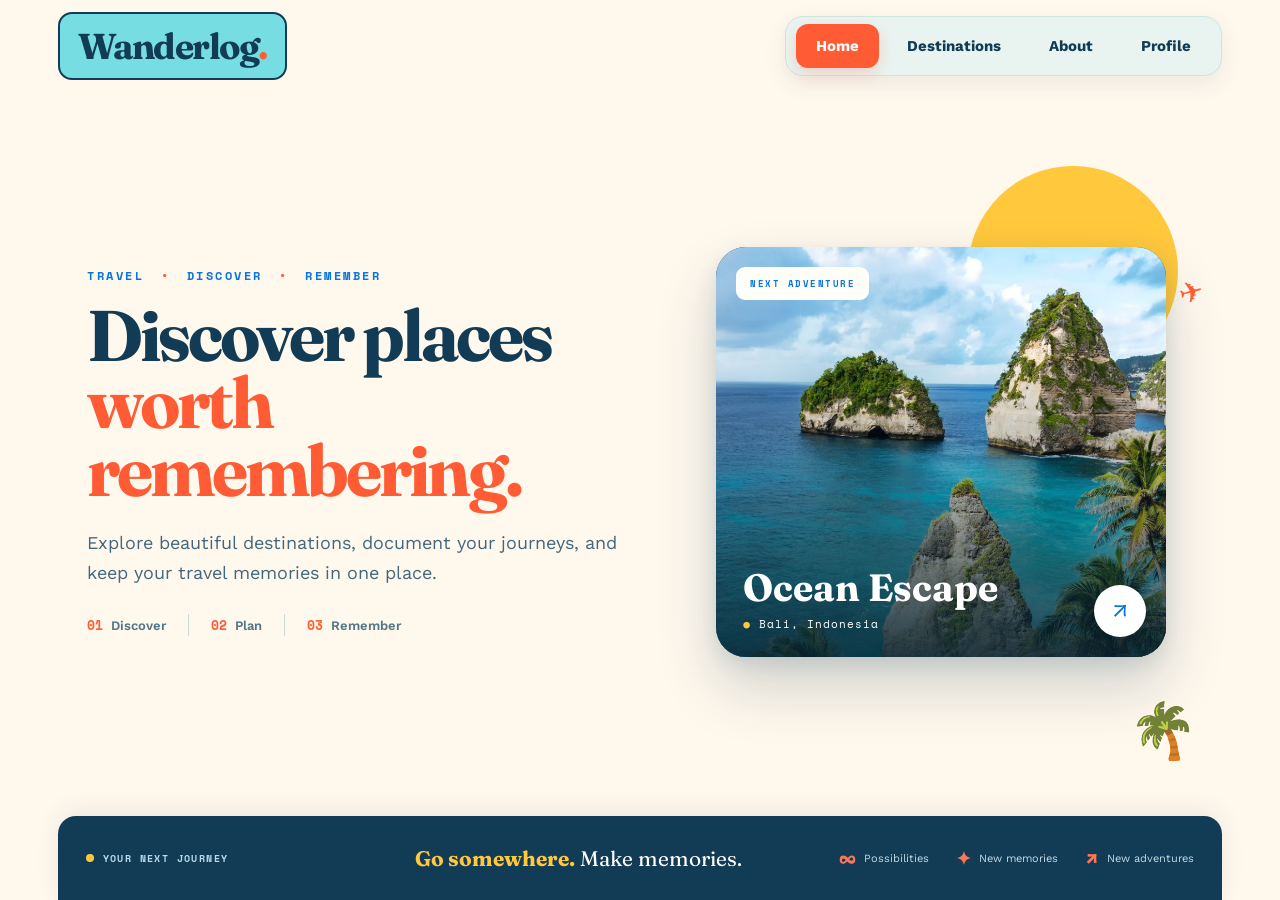
==== commit fb59c014: "Add public travel profile page" ====
--- a/index.html
+++ b/index.html
@@ -43,6 +43,11 @@
                     <li>
                         <a href="#about">
                             About
+                        </a>
+                    </li>
+                    <li>
+                        <a href="profile.html">
+                            Profile
                         </a>
                     </li>
 
--- a/style.css
+++ b/style.css
@@ -1334,4 +1334,290 @@
 body:has(.destinations-page) {
     overflow-y: auto;
     overflow-x: hidden;
+}
+
+/* ==========================================
+   WEEK 3 - PHOTO PREVIEW
+   ========================================== */
+
+.photo-preview-container {
+    margin-top: 14px;
+    width: 100%;
+    min-height: 180px;
+
+    border: 2px dashed #cbdcd8;
+    border-radius: 16px;
+
+    background: #fffdf8;
+
+    display: flex;
+    align-items: center;
+    justify-content: center;
+
+    overflow: hidden;
+}
+
+.photo-preview-container img {
+    display: none;
+
+    width: 100%;
+    max-height: 280px;
+
+    object-fit: cover;
+}
+
+.photo-preview-container p {
+    margin: 0;
+    padding: 25px;
+
+    text-align: center;
+
+    font-size: 13px;
+    color: #537789;
+}
+
+/* =========================================================
+   PUBLIC PROFILE PAGE
+   ========================================================= */
+
+.profile-page {
+    width: 100%;
+    max-width: 1200px;
+    margin: 0 auto;
+    padding: 55px 5% 70px;
+}
+
+.profile-header {
+    background: #123b55;
+    color: white;
+    border-radius: 28px;
+    padding: 45px;
+    margin-bottom: 55px;
+}
+
+.profile-label {
+    font-family: 'Space Mono', monospace;
+    font-size: 10px;
+    letter-spacing: 2px;
+    color: #ffc83d;
+    margin-bottom: 15px;
+}
+
+.profile-header h1 {
+    font-family: 'Fraunces', serif;
+    font-size: clamp(48px, 6vw, 72px);
+    line-height: 1;
+    margin-bottom: 15px;
+}
+
+.profile-bio {
+    color: #c3d9e3;
+    font-size: 16px;
+    line-height: 1.6;
+    max-width: 600px;
+}
+
+.profile-trips-section {
+    margin-top: 20px;
+}
+
+.profile-section-heading {
+    display: flex;
+    align-items: flex-end;
+    justify-content: space-between;
+    margin-bottom: 25px;
+}
+
+.profile-section-heading h2 {
+    font-family: 'Fraunces', serif;
+    font-size: 34px;
+    color: #123b55;
+}
+
+.profile-trips {
+    display: grid;
+    grid-template-columns: repeat(3, 1fr);
+    gap: 22px;
+}
+
+.profile-trip-card {
+    overflow: hidden;
+    background: white;
+    border: 1px solid #e1e9e6;
+    border-radius: 20px;
+    box-shadow: 0 10px 30px rgba(18, 59, 85, 0.07);
+}
+
+.profile-trip-card img {
+    display: block;
+    width: 100%;
+    height: 210px;
+    object-fit: cover;
+}
+
+.profile-trip-content {
+    padding: 22px;
+}
+
+.profile-trip-date {
+    display: inline-block;
+    margin-bottom: 10px;
+    font-family: 'Space Mono', monospace;
+    font-size: 9px;
+    font-weight: 700;
+    color: #0875df;
+    letter-spacing: 1px;
+    text-transform: uppercase;
+}
+
+.profile-trip-content h3 {
+    font-family: 'Fraunces', serif;
+    font-size: 27px;
+    line-height: 1.1;
+    color: #123b55;
+    margin-bottom: 8px;
+}
+
+.profile-trip-destination {
+    font-family: 'Space Mono', monospace;
+    font-size: 11px;
+    color: #ff5b35;
+    margin-bottom: 12px;
+}
+
+.profile-trip-notes {
+    font-size: 13px;
+    line-height: 1.55;
+    color: #537789;
+}
+
+.profile-empty {
+    text-align: center;
+    padding: 70px 25px;
+    border: 2px dashed #cbdcd8;
+    border-radius: 20px;
+    background: rgba(255, 255, 255, 0.5);
+}
+
+.profile-empty h3 {
+    font-family: 'Fraunces', serif;
+    font-size: 28px;
+    color: #123b55;
+    margin-bottom: 8px;
+}
+
+.profile-empty p {
+    color: #537789;
+    font-size: 14px;
+    line-height: 1.6;
+}
+
+@media (max-width: 900px) {
+
+    .profile-trips {
+        grid-template-columns: repeat(2, 1fr);
+    }
+
+}
+
+@media (max-width: 700px) {
+
+    .profile-page {
+        padding: 40px 5% 50px;
+    }
+
+    .profile-header {
+        padding: 30px 25px;
+    }
+
+    .profile-section-heading {
+        align-items: flex-start;
+        gap: 15px;
+        flex-direction: column;
+    }
+
+    .profile-trips {
+        grid-template-columns: 1fr;
+    }
+
+}
+
+body:has(.profile-page) {
+    overflow-y: auto;
+    overflow-x: hidden;
+}
+
+/* WEEK 3 - PROFILE JOURNEY CARDS FIX */
+
+.profile-trips,
+.journey-grid,
+#profile-trips {
+    display: grid;
+    grid-template-columns: repeat(2, minmax(280px, 1fr));
+    gap: 24px;
+    width: 100%;
+}
+
+.profile-trips article,
+.journey-grid article,
+#profile-trips article {
+    width: 100%;
+    min-width: 0;
+}
+
+.profile-trips img,
+.journey-grid img,
+#profile-trips img {
+    width: 100%;
+    height: 260px;
+    display: block;
+    object-fit: cover;
+    border-radius: 20px 20px 0 0;
+}
+
+@media (max-width: 700px) {
+    .profile-trips,
+    .journey-grid,
+    #profile-trips {
+        grid-template-columns: 1fr;
+    }
+}
+
+/* Profile image fix */
+.journey-card img {
+    width: 100%;
+    height: 220px;
+    object-fit: cover;
+    display: block;
+}
+
+/* FINAL PROFILE FIX */
+
+.profile-trips {
+    display: block !important;
+    width: 100% !important;
+}
+
+.profile-trips-grid {
+    display: grid !important;
+    grid-template-columns: repeat(2, minmax(280px, 1fr)) !important;
+    gap: 28px !important;
+    width: 100% !important;
+}
+
+.profile-trip-card {
+    width: 100% !important;
+}
+
+.profile-trip-card img {
+    width: 100% !important;
+    height: 230px !important;
+    object-fit: cover !important;
+    display: block !important;
+}
+
+@media (max-width: 700px) {
+    .profile-trips-grid {
+        grid-template-columns: 1fr !important;
+    }
 }
